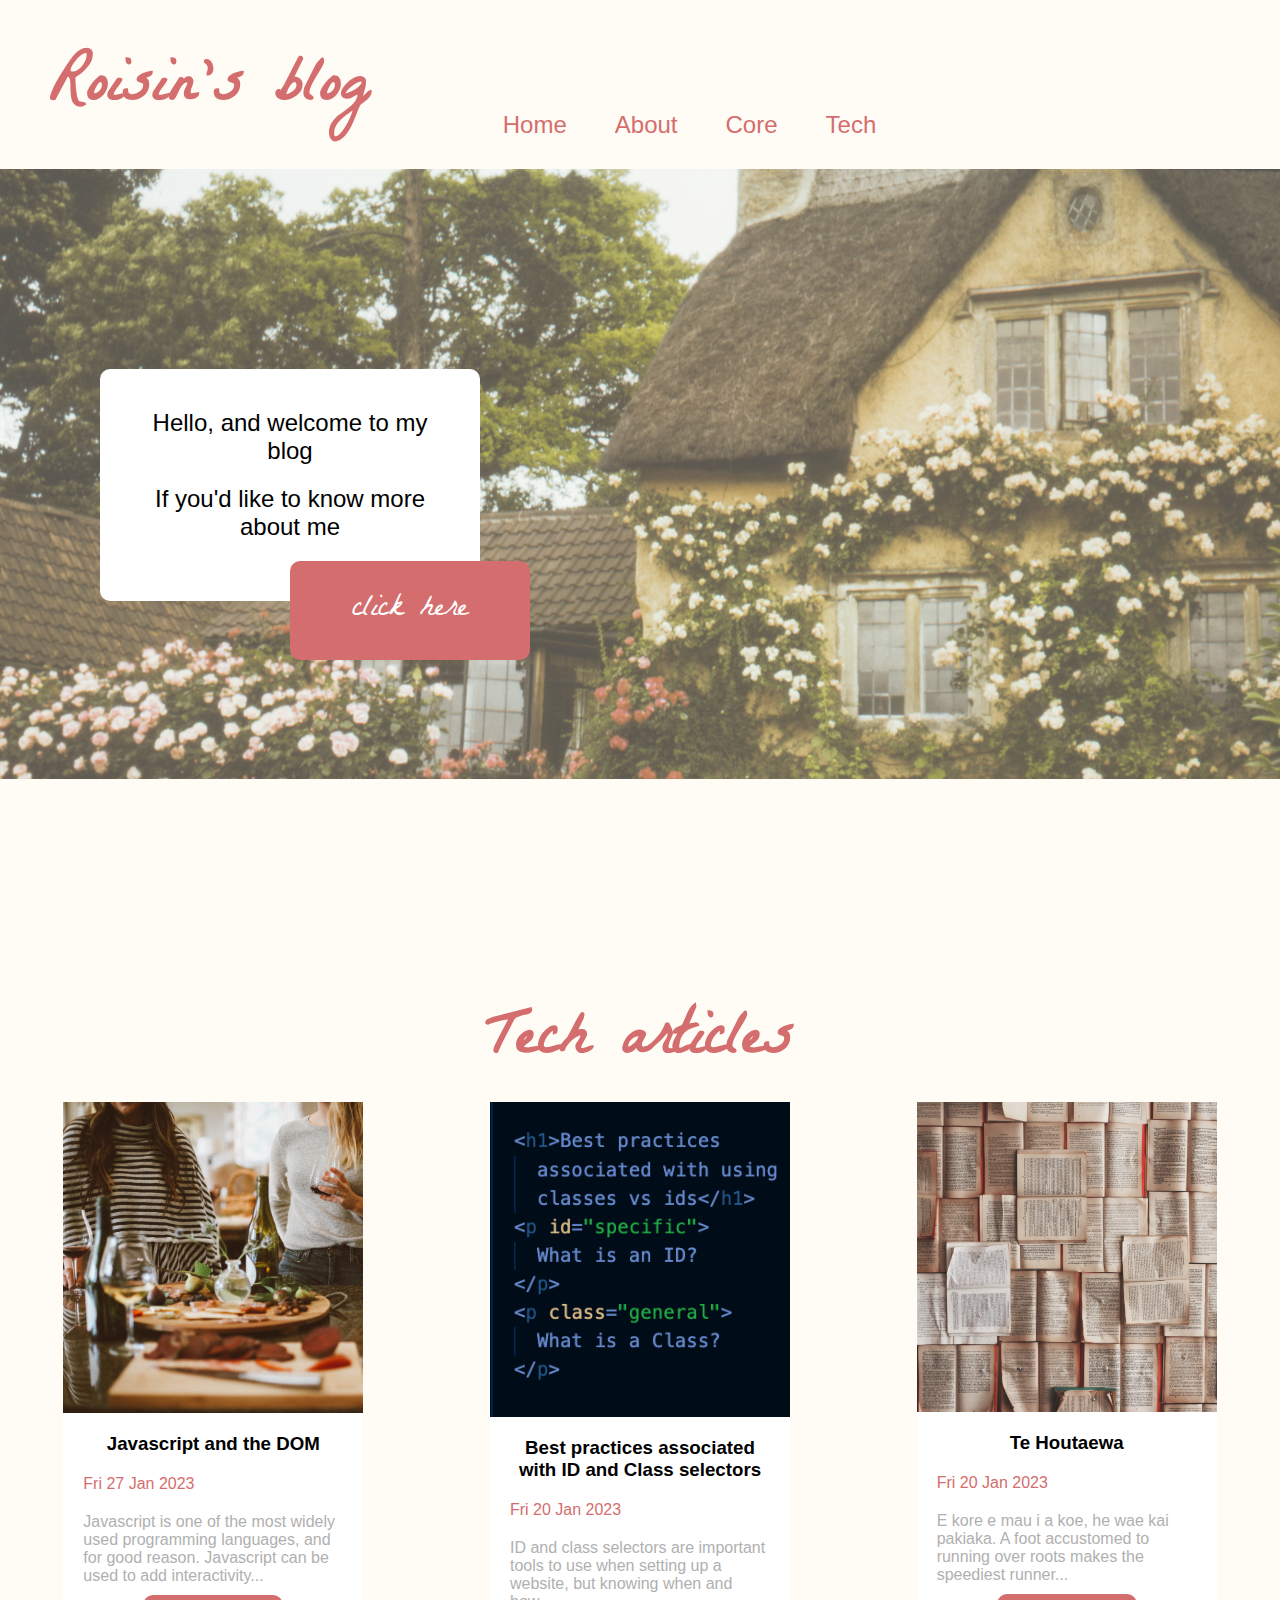
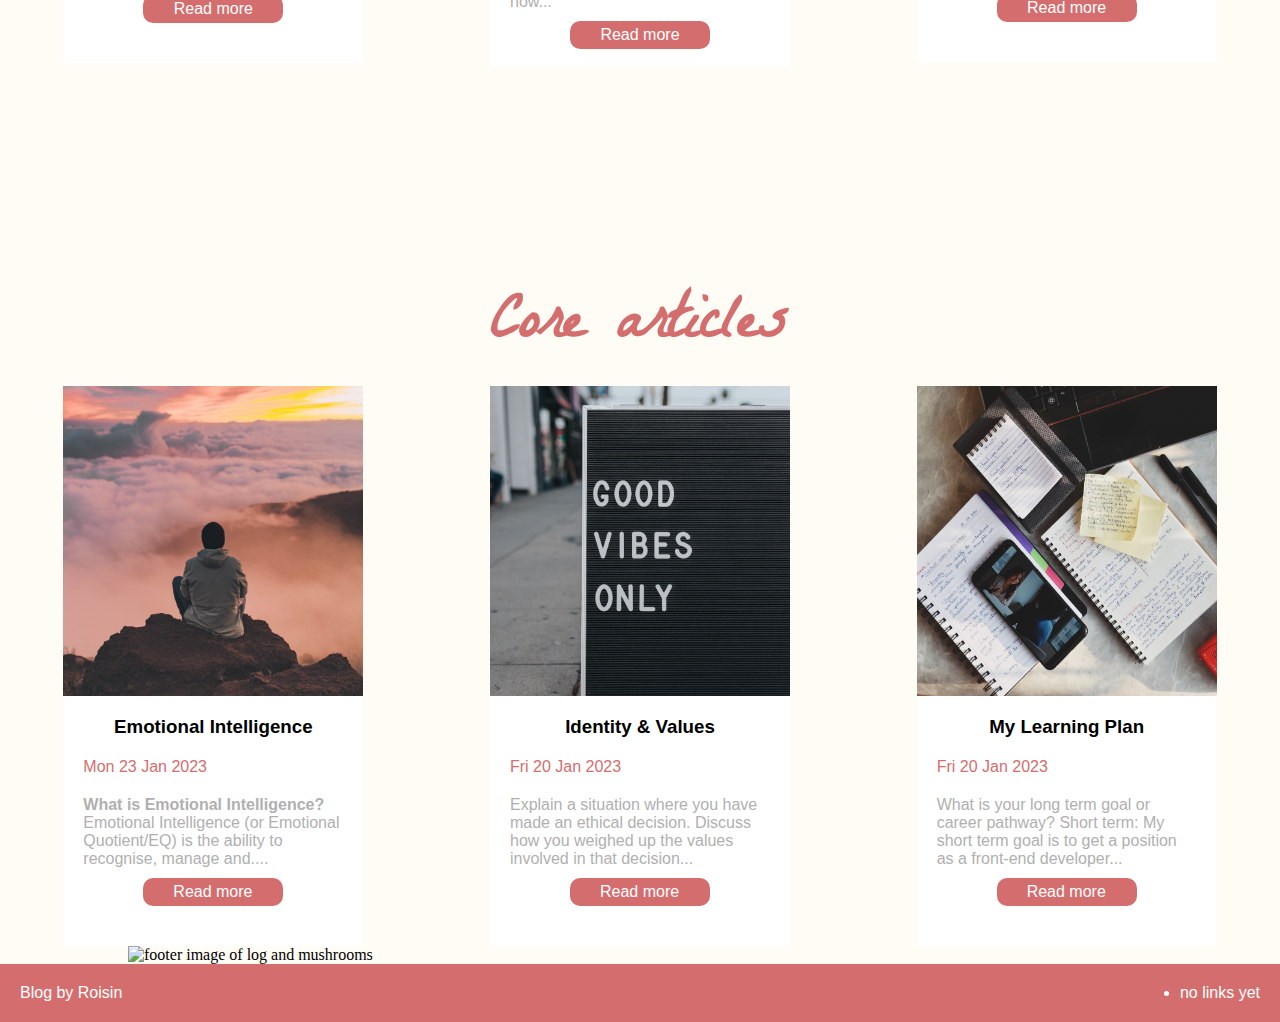
==== index.html @ 32345508 "add links to about-me.html  on homepage" ====
<!DOCTYPE html>
<html lang="en">
<head>
  <meta charset="UTF-8">
  <meta http-equiv="X-UA-Compatible" content="IE=edge">
  <meta name="viewport" content="width=device-width, initial-scale=1.0">
  <link rel="stylesheet" href="styles/main.css" type="text/css"> 

  <title>Roisin Yates' Blog</title>
</head>
<body>
  <header id="header">
    <h1 id="blog-title">Roisin's blog</h1>
    <nav id="nav-bar">
      <ul id="nav-links">
        <li><a href="./index.html">Home</a></li>
        <li><a href="./blog/about-me.html">About</a></li>
        <li><a href="#core-article-section">Core</a></li>
        <li><a href="#tech-article-section">Tech</a></li>
      </ul>
    </nav>
    <img src="img/shutterstock_1719555385.png" alt="" width="250px" id="mushroom-1">
  </header>

  <div id="hero-section">
    <img src="img/cottage.jpg" alt="" id="hero-image" width="100%">
    <div id="welcome">
      <p>Hello, and welcome to my blog</p>
      <p>If you'd like to know more about me</p>
      <a href="./blog/about-me.html">click here</a>

    </div>
  </div>

  <div id="tech-article-section" >
<h2 class="article-header">Tech articles</h2>
  </div>

  <div id="tech-articles">

    <a href="./blog/javascript-dom.html" class="no-style-link">
      <div class="article" id="tech-article-3">
        <img src="./img/kelsey-chance-ZrhtQyGFG6s-unsplash.jpg" alt="Two ladies at a dinner party holding glasses of wine">
        <div class="description">
        <h3>Javascript and the DOM</h3>
        <p class="date-time">Fri 27 Jan 2023</p>
        <p class="gray">Javascript is one of the most widely used programming languages, and for good reason. Javascript can be used to add interactivity...</p>
        <p class="read-more">Read more</p>
      </div>
      </div>
    </a>
    

  <a href="./blog/html-css.html" class="no-style-link">
  <div class="article" id="tech-article-2">
    <img src="./img/html-css.css-article.png" alt="html code that reads `best practices associated with using classes vs ids`">
    <div class="description">
    <h3>Best practices associated with ID and Class selectors</h3>
    <p class="date-time">Fri 20 Jan 2023</p>
    <p class="gray">ID and class selectors are important tools to use when setting up a website, but knowing when and how...</p>
    <p class="read-more">Read more</p>
  </div>
  </div>
</a>

<a href="blog/te-houtaewa-template.html" class="no-style-link">
  <div class="article" id="tech-article-1">
    <div class="image-reserve">
      <img src="img/patrick-tomasso-Oaqk7qqNh_c-unsplash.jpg" alt="">
    </div>
    <div class="description">
      <h3>Te Houtaewa</h3>
        <p class="date-time">Fri 20 Jan 2023</p>
        <p class="gray">E kore e mau i a koe, he wae kai pakiaka. A foot accustomed to running over roots makes the speediest runner...</p>
        <p class="read-more">Read more</p>
      </div>
  </div>
</a>
  
  
</div>
  <div id="core-article-section">
<h2 class="article-header">Core articles</h2>
<div id="core-articles">

  <a href="blog/emotional-intelligence.html" class="no-style-link">
    <div class="article" id="core-article-3">
      <div class="image-reserve">
        <img src="img/ian-stauffer-uftqFbfWGFY-unsplash.jpg" alt="">
      </div>
      <div class="description">
        <h3>Emotional Intelligence</h3>
          <p class="date-time">Mon 23 Jan 2023</p>
          <p class="gray"> <span class="bold"> What is Emotional Intelligence?</span>
            Emotional Intelligence (or Emotional Quotient/EQ) is the ability to recognise, 
              manage and.... </p>
          <p class="read-more">Read more</p>
        </div>
    </div>
  </a>

  <a href="blog/identity-values.html" class="no-style-link">
  <div class="article" id="core-article-1">
    <div class="image-reserve">
      <img src="img/mark-adriane-muS2RraYRuQ-unsplash.jpg" alt="">
    </div>
    <div class="description">
      <h3>Identity & Values</h3>
        <p class="date-time">Fri 20 Jan 2023</p>
        <p class="gray">Explain a situation where you have made an ethical decision. Discuss how you weighed up the values involved in that decision...</p>
        <p class="read-more">Read more</p>
      </div>
  </div>
</a>

<a href="blog/learning-plan.html" class="no-style-link">
  <div class="article" id="core-article-2">
    <div class="image-reserve">
      <img src="img/hrushikesh-chavan-_cgcOEWKSKM-unsplash.jpg" alt="Study notes on a desk">
    </div>
    <div class="description">
      <h3>My Learning Plan</h3>
        <p class="date-time">Fri 20 Jan 2023</p>
        <p class="gray">What is your long term goal or career pathway? Short term: My short term goal is to get a position as a front-end developer...</p>
        <p class="read-more">Read more</p>
      </div>
  </div>
</a>


  </div>
</div>
</div>
<footer>
  <div id="footer-image-div">
  <img src="img/shutterstock_2139524045.png" alt="footer image of log and mushrooms" width="80%" id="footer-image">
</div>
  <div id="footer-bar">
    <p>Blog by Roisin</p>
    <ul>
      <li>no links yet</li>
      </ul>
  </div>
</footer>
</body>



</html>
---- styles/main.css ----
@import url('https://fonts.googleapis.com/css2?family=La+Belle+Aurore&family=Water+Brush&display=swap');

* {
  margin:0px;
  padding:0px;
}

body {
  background-color: #fffbf5;
}

header {
  background-color: #fffbf5;
  font-family: 'La Belle Aurore', cursive;
  color: #d46e6e;
  padding-top:30px;
  display:inline-flex;
  flex-direction:row;
  width:100%;
  justify-content:space-between;
  padding-bottom:20px;
}


#blog-title {
  font-size:4rem;
  margin-left: 50px;
  margin-bottom:0px;
  margin-top:auto;
}


#nav-bar {
  background-color:#fffbf5;
  align-self:flex-end;
}

#nav-links li {
  display:inline-flex;
  font-size:1.5rem;
  font-family:sans-serif;
  font-weight:200;
  margin-left:10px;
  margin-right:10px;
  text-align:center;
}

#nav-links a {
  color:#d46e6e;
  text-decoration:none;
  padding:10px;
}

#nav-links a:hover {
  color:white;
  background-color: #d46e6e;
  padding: 10px;
  border-radius:10px;
}

#nav-bar li {
  list-style: none;
}

#mushroom-1 {
  margin-right: 20px;
}
 /* This section is for the hero image */
 #hero-section {
  position:relative;
 }
 #hero-image {
  opacity:70%;
 }

 #welcome {
  position:absolute;
  background-color: white;
  top: 200px;
  padding:40px;
  left:100px;
  max-width:300px;
  text-align:center;
  font-size:1.5rem;
  border-radius:10px;
 
 }

 #welcome p {
  font-family:sans-serif;
  margin-bottom: 20px;
  font-weight:200;
 }

 #welcome a {
  background-color:#d46e6e;
  position:absolute;
  width:200px;
  text-align:center;
  padding:20px;
  color:white;
  font-family: 'La Belle Aurore', cursive;
  text-decoration: none;
  border-radius:10px;
  font-size:2rem;
 }

/* This section is for the articles */

.header-image img{
  width:100%;
}
.article-header {
  font-size:4rem;
  font-family: 'La Belle Aurore', cursive;
  color: #d46e6e;
  width:100%;
  text-align:center;
  margin-top:200px;
}


#core-articles,
#tech-articles {
  display:inline-flex;
  flex-direction:row;
  justify-content:space-around;
  width:100%;
  flex-wrap:wrap;

}

#core-articles h3,
#tech-articles h3 {
  font-family:sans-serif;
  text-align:center;
  margin-bottom:20px;
  color:black;
}

#core-articles p {
  text-align:left;
  font-family:sans-serif;
}
.article {
 display:flex;
 flex-direction:column;
 width:300px;
 font-family:sans-serif;
}
.date-time {
  color:#d46e6e;
  margin-bottom:20px;
}
.description {
  background-color:white;
  padding:20px;
  height:210px;
  font-family:sans-serif;
}

.gray {
  color:rgb(176, 176, 176);
}

.read-more {
  color:white;
  background-color:#d46e6e;
  width:80px;
  margin-top:10px;
  padding:5px;
  padding-left:30px;
  padding-right:30px;
  border-radius:10px;
  text-align:center;
  justify-self:center;
}

.read-more:hover {
  color:#d46e6e;
  background-color:white;
}

.no-style-link {
  text-decoration: none;
}

.image-reserve {
  width:300px;
  background-color:#d46e6e;
  color:white;
  margin-left:auto;
  margin-right:auto;
  height:310px;
}
.image-reserve p {
  font-size:3rem;
}

.image-reserve img {
  height:310px;
  width:300px;
}

footer {
  display:flex;
  flex-direction:column;
}
#footer-image-div {
  display:flex;
  justify-content:center;
}

#footer-bar {
  background-color:#d46e6e;
  color:white;
  display:inline-flex;
  justify-content:space-between;
  padding: 20px;
  font-family:sans-serif;
  font-size:1rem;
}


/* The following code is for the Class and ID article */
.article-body {
  font-family:sans-serif;
  background-color:white;
}

.article-info {
  max-width:900px;
  min-width:100px;
  margin-left:auto;
  margin-right:auto;
}
.header-image {
  background-color:white;
}
body {
  margin-left:auto;
  margin-right:auto;
}

.article-body h2 {
  margin-top: 0px;
  margin-bottom:100px;
  font-size:3rem;
  text-align:center;
  max-width:900px;
  min-width:100px;
  margin-left:auto;
  margin-right:auto;
}
.article-body p,
.article-body h3
.article-body li,
.article-body ol {
text-align:left;
line-height:1.3;
max-width:900px;
margin-left:auto;
margin-right:auto;
}

.article-body h3 {
  font-size:2rem;
  max-width:900px;
  min-width:100px;
  margin-left:auto;
  margin-right:auto;
}


.article-body h3 {
  margin-bottom:20px;
  margin-top:40px;
}

.article-body p {
  margin-bottom:20px;
  margin-top:20px;
}
.bold {
  font-weight:800;
}

.emphasis-font {
  font-family: 'Water Brush';
}

/* the following is mushroom code */
#html-mushroom-code,
#html-mushroom-pair-code {
  display:flex;
  justify-content:center;
}
#mushroom-hat, 
#mushroom-hat-2, 
#mushroom-hat-3 {
  width: 100px;
  height:100px;
  border-top-left-radius: 100%;
  border-top-right-radius: 100%;
  border-bottom-left-radius: 10px;
  border-bottom-right-radius:10px;
  margin-left:auto;
  margin-right:auto;
}

.red {
  background-color:red;
}

.pink {
  background-color:pink
}

.blue {
  background-color:blue;
}

#mushroom-base, 
#mushroom-base-2, 
#mushroom-base-3 {
  background-color:bisque;
  width:50px;
  height:30px;
  margin-left:auto;
  margin-right:auto;
  border-bottom-left-radius: 10px;
  border-bottom-right-radius: 10px;
}
#html-mushroom-code img,
#html-mushroom-pair-code img{
 width: 300px;
 margin-top:50px;
}

#html-mushroom-2, #html-mushroom-3 {
  display:flex;
  flex-direction:column;
}

#mushroom-pair {
  display:flex;
  justify-content:space-evenly;
  margin-bottom:50px;
  margin-top:50px;
}

#mushroom-pair-html {
  margin-right:5px;
}

#mushroom-pair-css {
  margin-right:5px;
}

/* The following is for the summary tables */
#summary {
  display:flex;
  justify-content:space-around;
}

#id-table,
#class-table {
  background-color:aliceblue;
  padding:30px;
  max-width:300px;
  min-width:150px;
  margin-top:50px;  
  margin-bottom:50px;
}

#id-table li,
#class-table li {
  margin-top:10px;
  margin-bottom:10px;
}



/* The following is for the learning-plan.html */
.paragraph-with-image {
  display:flex;
  justify-content:center;
  min-width:150px;
}

#mantras {
  min-width:150px;
  margin:10px 10px;
}

@media (min-width: 1400px) {
  #welcome {
    top:300px;
  }
}

/* The following is for the te-houtaewa-template.html */
#te-houtaewa-heading {
  font-size:3rem;
  width:900px;
  margin-left:auto;
  margin-right:auto;
  text-align:center;
}

#te-houtaewa-subheading {
  font-size:2rem;
}


/* The following was added for emotional-intelligance  */

.table-section {
  max-width:900px;
  display:flex;
  justify-content:space-around;
  margin-left:auto;
  margin-right:auto;
}
.table {
  background-color:aliceblue;
  padding:20px;
  max-width:300px;
  min-width:150px;
  margin-top:50px;  
  margin-bottom:50px;
  flex-direction:column;
  justify-content: space-around;
  border-top-right-radius: 10px;
  border-bottom-left-radius: 10px;
}

.table ul {
  padding-left:20px;
  padding-right:20px;
}

.article-list {
  max-width:800px;
  margin-left:auto;
  margin-right:auto;
  padding-left:20px;
  padding-right:20px;
}

.article-list li {
  margin-bottom:10px;
}

code {
  background-color:lightgray;
}

.image-div {
display:flex;
justify-content:center;
}
/* This section is for the media queries */
@media (max-width:1000px) {

  body {
    width:100%;
  }

  .article-body h2,
  .article-body h3,
  .article-body p,
  .article-body ol {
    width:90%;
    padding-left:10px;
    padding-right:10px;
  }

  .article-body ol {
    padding-left:30px;
  }
}

@media (max-width: 800px) {

header {
  flex-direction:column;
}
#blog-title {
  text-align:center;
  margin-left:0px;
}

#mushroom-1 {
  margin-left:auto;
  margin-right:auto;
}

#hero-section {
  margin-bottom:0px;
  position:static;
}
#welcome {
position:static;
margin-left:auto;
margin-right:auto;
}

#welcome a {
  position:static;
}
#nav-bar{
  width:100%;
  text-align:center;
}

.article {
  margin-bottom: 50px;
}
#welcome a {
  padding:5px 10px 5px 10px;
}

#html-mushroom-pair-code {
  flex-direction:column;
}

#single-mushroom-code {
  display:flex;
  flex-direction:column;
}
#mushroom-pair-html,
#mushroom-pair-css {
  margin-left:auto;
  margin-right:auto;
}
#summary {
  flex-direction:column;
}

#id-table,
#class-table {
  margin-left:auto;
  margin-right:auto;
}

#te-houtaewa-heading {
  width:70%;
}

.table-section {
  flex-direction:column;
  width:90%;
}

.table {
  margin-left:auto;
  margin-right:auto;
}
.article-list {
  padding-left:40px;
  padding-right:40px;
}


}



@media (max-width: 400px) {
  
  body {
    width:100%;
  }

  .article-body {
    width:100%;
  }
  
  #welcome {
    font-size:1rem;
  }

  #welcome a {
    font-size: 1rem;
    padding:5px 10px 5px 10px;
  }


}
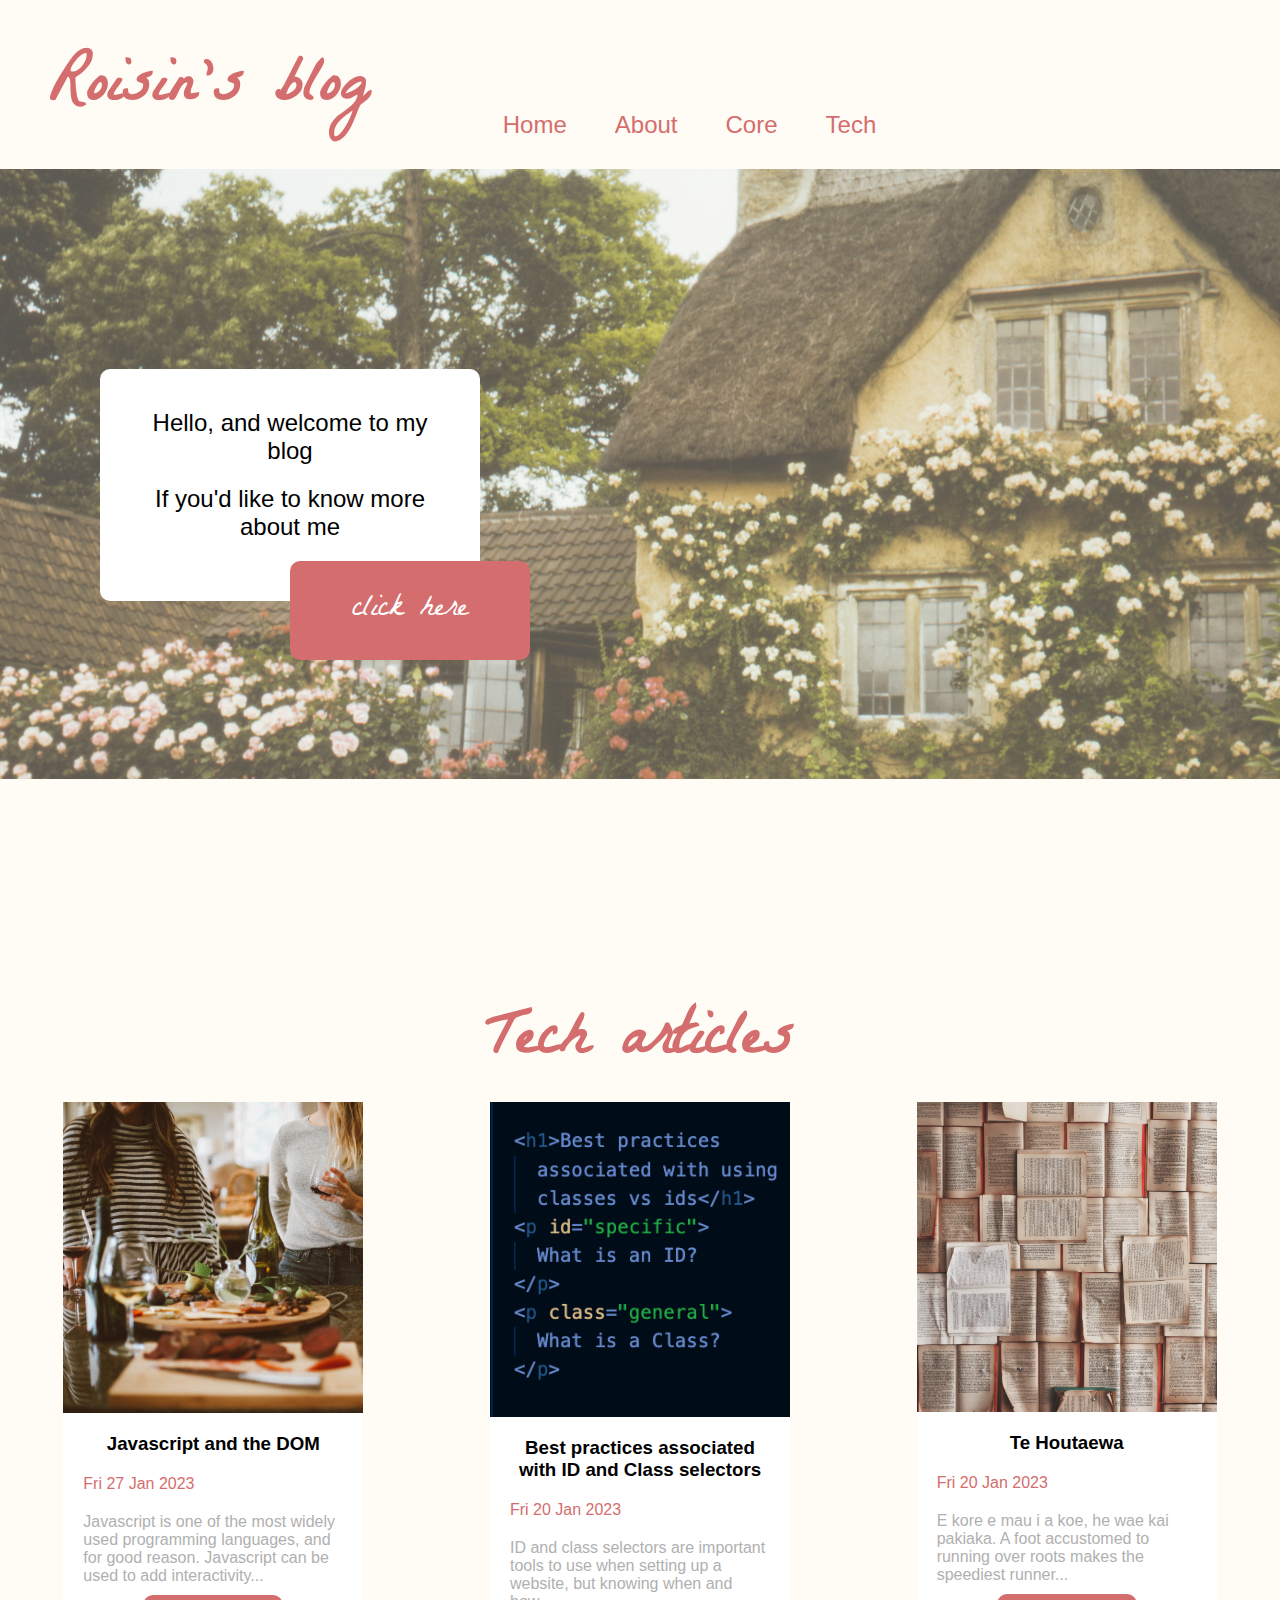
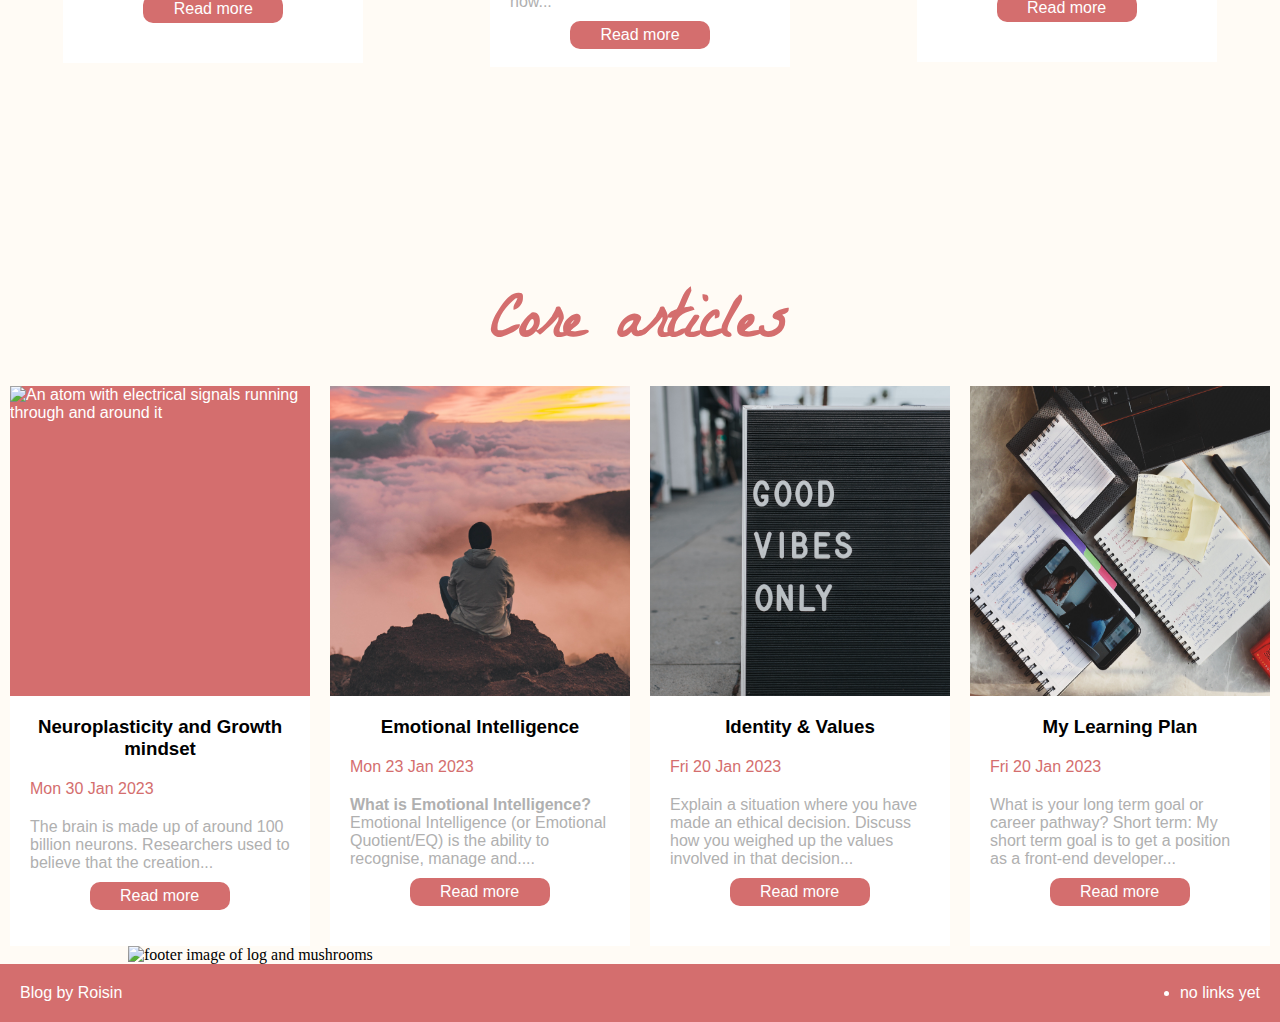
==== commit 2922569d: "add link to neuroplasticity.html on homepage" ====
--- a/index.html
+++ b/index.html
@@ -83,6 +83,20 @@
 <h2 class="article-header">Core articles</h2>
 <div id="core-articles">
 
+  <a href="blog/neuroplasticity.html" class="no-style-link">
+    <div class="article" id="core-article-4">
+      <div class="image-reserve">
+        <img src="img/hal-gatewood-OgvqXGL7XO4-unsplash.jpg" alt="An atom with electrical signals running through and around it">
+      </div>
+      <div class="description">
+        <h3>Neuroplasticity and Growth mindset</h3>
+          <p class="date-time">Mon 30 Jan 2023</p>
+          <p class="gray">The brain is made up of around 100 billion neurons. Researchers used to believe that the creation...</p>
+          <p class="read-more">Read more</p>
+        </div>
+    </div>
+  </a>
+
   <a href="blog/emotional-intelligence.html" class="no-style-link">
     <div class="article" id="core-article-3">
       <div class="image-reserve">
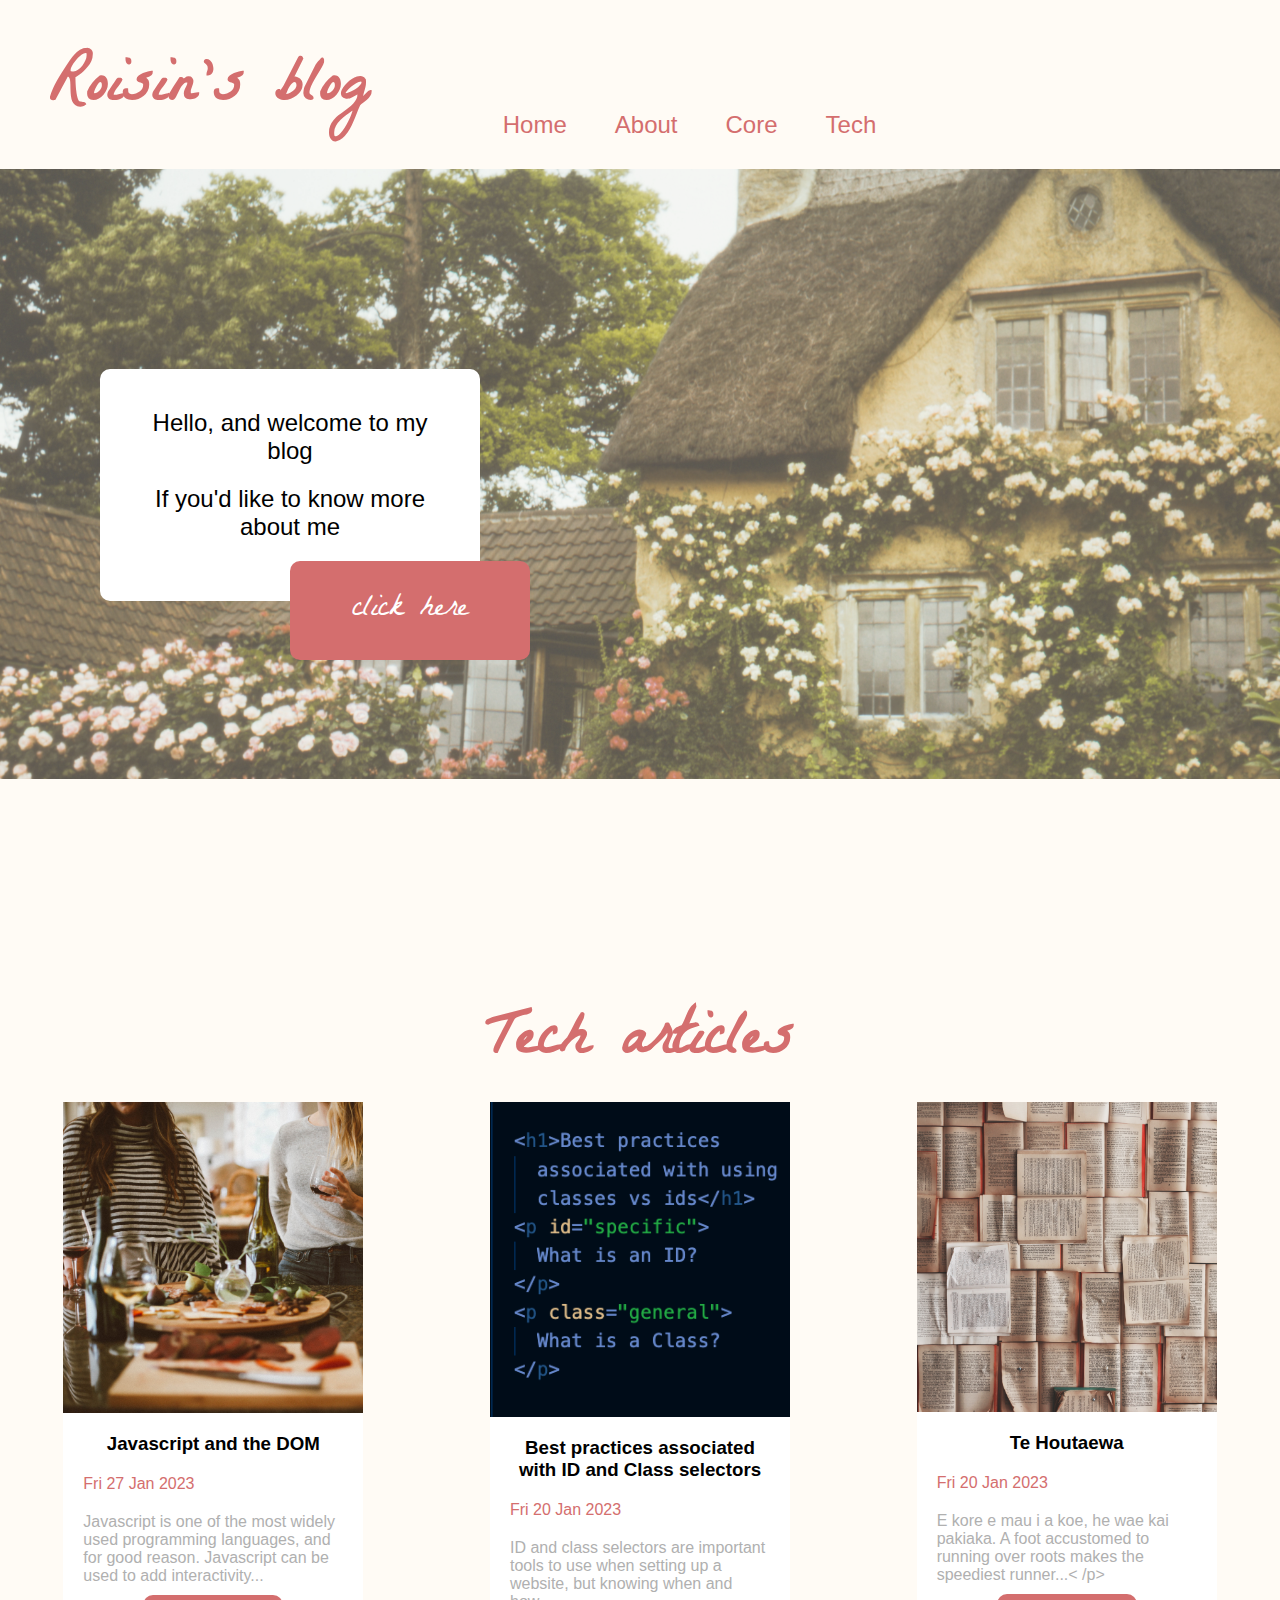
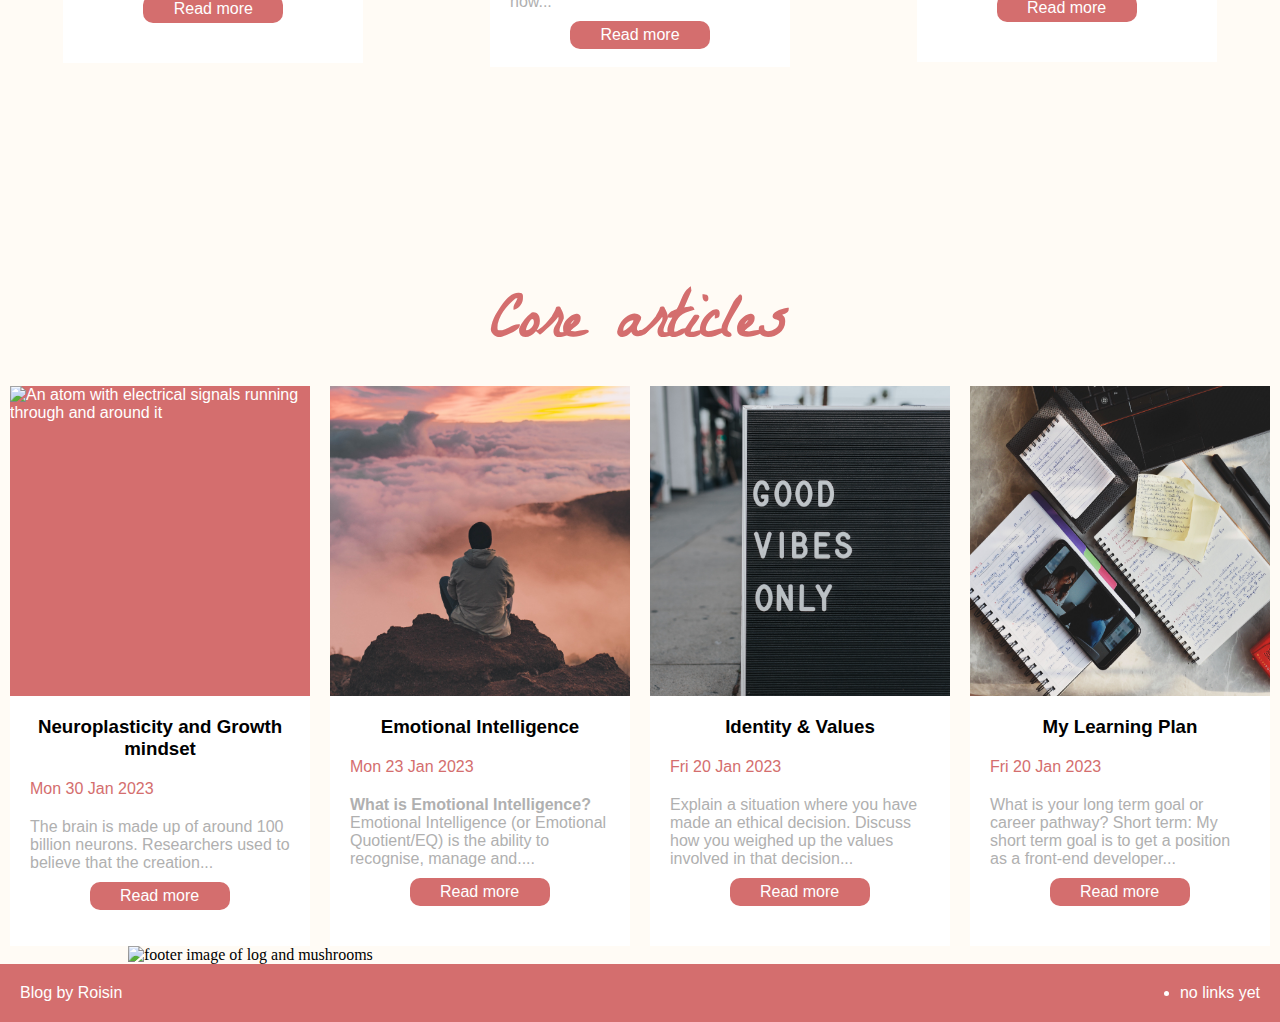
==== commit dc5ae4c8: "format code in index.html to convention" ====
--- a/index.html
+++ b/index.html
@@ -23,141 +23,186 @@
   </header>
 
   <div id="hero-section">
-    <img src="img/cottage.jpg" alt="" id="hero-image" width="100%">
+    <img src="img/cottage.jpg" alt="A cottate with pink and white flowers growing up the walls" id="hero-image" width="100%">
     <div id="welcome">
-      <p>Hello, and welcome to my blog</p>
-      <p>If you'd like to know more about me</p>
+      <p>
+        Hello, and welcome to my blog
+      </p>
+      <p>
+        If you'd like to know more about me
+      </p>
       <a href="./blog/about-me.html">click here</a>
-
     </div>
   </div>
 
   <div id="tech-article-section" >
-<h2 class="article-header">Tech articles</h2>
+    <h2 class="article-header">Tech articles</h2>
   </div>
 
   <div id="tech-articles">
-
     <a href="./blog/javascript-dom.html" class="no-style-link">
       <div class="article" id="tech-article-3">
         <img src="./img/kelsey-chance-ZrhtQyGFG6s-unsplash.jpg" alt="Two ladies at a dinner party holding glasses of wine">
         <div class="description">
-        <h3>Javascript and the DOM</h3>
-        <p class="date-time">Fri 27 Jan 2023</p>
-        <p class="gray">Javascript is one of the most widely used programming languages, and for good reason. Javascript can be used to add interactivity...</p>
-        <p class="read-more">Read more</p>
-      </div>
+          <h3>Javascript and the DOM</h3>
+          <p class="date-time">
+            Fri 27 Jan 2023
+          </p>
+          <p class="gray">
+            Javascript is one of the most widely used programming languages, and for good reason. Javascript can be used to add
+             interactivity...
+            </p>
+          <p class="read-more">
+            Read more
+          </p>
+        </div>
       </div>
     </a>
     
 
-  <a href="./blog/html-css.html" class="no-style-link">
-  <div class="article" id="tech-article-2">
-    <img src="./img/html-css.css-article.png" alt="html code that reads `best practices associated with using classes vs ids`">
-    <div class="description">
-    <h3>Best practices associated with ID and Class selectors</h3>
-    <p class="date-time">Fri 20 Jan 2023</p>
-    <p class="gray">ID and class selectors are important tools to use when setting up a website, but knowing when and how...</p>
-    <p class="read-more">Read more</p>
-  </div>
-  </div>
-</a>
-
-<a href="blog/te-houtaewa-template.html" class="no-style-link">
-  <div class="article" id="tech-article-1">
-    <div class="image-reserve">
-      <img src="img/patrick-tomasso-Oaqk7qqNh_c-unsplash.jpg" alt="">
-    </div>
-    <div class="description">
-      <h3>Te Houtaewa</h3>
-        <p class="date-time">Fri 20 Jan 2023</p>
-        <p class="gray">E kore e mau i a koe, he wae kai pakiaka. A foot accustomed to running over roots makes the speediest runner...</p>
-        <p class="read-more">Read more</p>
+    <a href="./blog/html-css.html" class="no-style-link">
+      <div class="article" id="tech-article-2">
+        <img src="./img/html-css.css-article.png" alt="html code that reads `best practices associated with using classes vs ids`">
+        <div class="description">
+          <h3>Best practices associated with ID and Class selectors</h3>
+          <p class="date-time">
+            Fri 20 Jan 2023
+          </p>
+          <p class="gray">
+            ID and class selectors are important tools to use when setting up a website, but knowing when and how...
+          </p>
+          <p class="read-more">
+            Read more
+          </p>
+        </div>
       </div>
-  </div>
-</a>
+    </a>
+
+    <a href="blog/te-houtaewa-template.html" class="no-style-link">
+      <div class="article" id="tech-article-1">
+        <div class="image-reserve">
+          <img src="img/patrick-tomasso-Oaqk7qqNh_c-unsplash.jpg" alt="A pile of pages from a book">
+        </div>
+        <div class="description">
+          <h3>Te Houtaewa</h3>
+            <p class="date-time">
+              Fri 20 Jan 2023
+            </p>
+            <p class="gray">
+              E kore e mau i a koe, he wae kai pakiaka. A foot accustomed to running over roots makes the speediest runner...<
+                /p>
+            <p class="read-more">
+              Read more
+            </p>
+          </div>
+      </div>
+    </a>
   
   
-</div>
+  </div>
   <div id="core-article-section">
-<h2 class="article-header">Core articles</h2>
-<div id="core-articles">
-
-  <a href="blog/neuroplasticity.html" class="no-style-link">
-    <div class="article" id="core-article-4">
-      <div class="image-reserve">
-        <img src="img/hal-gatewood-OgvqXGL7XO4-unsplash.jpg" alt="An atom with electrical signals running through and around it">
-      </div>
-      <div class="description">
-        <h3>Neuroplasticity and Growth mindset</h3>
-          <p class="date-time">Mon 30 Jan 2023</p>
-          <p class="gray">The brain is made up of around 100 billion neurons. Researchers used to believe that the creation...</p>
-          <p class="read-more">Read more</p>
-        </div>
-    </div>
-  </a>
-
-  <a href="blog/emotional-intelligence.html" class="no-style-link">
-    <div class="article" id="core-article-3">
-      <div class="image-reserve">
-        <img src="img/ian-stauffer-uftqFbfWGFY-unsplash.jpg" alt="">
-      </div>
-      <div class="description">
-        <h3>Emotional Intelligence</h3>
-          <p class="date-time">Mon 23 Jan 2023</p>
-          <p class="gray"> <span class="bold"> What is Emotional Intelligence?</span>
-            Emotional Intelligence (or Emotional Quotient/EQ) is the ability to recognise, 
-              manage and.... </p>
-          <p class="read-more">Read more</p>
-        </div>
-    </div>
-  </a>
-
-  <a href="blog/identity-values.html" class="no-style-link">
-  <div class="article" id="core-article-1">
-    <div class="image-reserve">
-      <img src="img/mark-adriane-muS2RraYRuQ-unsplash.jpg" alt="">
-    </div>
-    <div class="description">
-      <h3>Identity & Values</h3>
-        <p class="date-time">Fri 20 Jan 2023</p>
-        <p class="gray">Explain a situation where you have made an ethical decision. Discuss how you weighed up the values involved in that decision...</p>
-        <p class="read-more">Read more</p>
-      </div>
-  </div>
-</a>
-
-<a href="blog/learning-plan.html" class="no-style-link">
-  <div class="article" id="core-article-2">
-    <div class="image-reserve">
-      <img src="img/hrushikesh-chavan-_cgcOEWKSKM-unsplash.jpg" alt="Study notes on a desk">
-    </div>
-    <div class="description">
-      <h3>My Learning Plan</h3>
-        <p class="date-time">Fri 20 Jan 2023</p>
-        <p class="gray">What is your long term goal or career pathway? Short term: My short term goal is to get a position as a front-end developer...</p>
-        <p class="read-more">Read more</p>
-      </div>
-  </div>
-</a>
-
-
-  </div>
-</div>
-</div>
-<footer>
-  <div id="footer-image-div">
-  <img src="img/shutterstock_2139524045.png" alt="footer image of log and mushrooms" width="80%" id="footer-image">
-</div>
-  <div id="footer-bar">
-    <p>Blog by Roisin</p>
-    <ul>
-      <li>no links yet</li>
+    <h2 class="article-header">Core articles</h2>
+    <div id="core-articles">
+
+      <a href="blog/neuroplasticity.html" class="no-style-link">
+        <div class="article" id="core-article-4">
+          <div class="image-reserve">
+            <img src="img/hal-gatewood-OgvqXGL7XO4-unsplash.jpg" alt="An atom with electrical signals running through and around it">
+          </div>
+          <div class="description">
+            <h3>Neuroplasticity and Growth mindset</h3>
+              <p class="date-time">
+                Mon 30 Jan 2023
+              </p>
+              <p class="gray">
+                The brain is made up of around 100 billion neurons. Researchers used to believe that the creation...
+              </p>
+              <p class="read-more">
+                Read more
+              </p>
+            </div>
+        </div>
+      </a>
+
+      <a href="blog/emotional-intelligence.html" class="no-style-link">
+        <div class="article" id="core-article-3">
+          <div class="image-reserve">
+            <img src="img/ian-stauffer-uftqFbfWGFY-unsplash.jpg" alt="A man sitting on the top of a mountain looking at the sunset over clouds">
+          </div>
+          <div class="description">
+            <h3>Emotional Intelligence</h3>
+              <p class="date-time">
+                Mon 23 Jan 2023
+              </p>
+              <p class="gray">
+                <span class="bold">What is Emotional Intelligence?</span>
+                Emotional Intelligence (or Emotional Quotient/EQ) is the ability to recognise, manage and.... 
+              </p>
+              <p class="read-more">
+                Read more
+              </p>
+            </div>
+        </div>
+      </a>
+
+      <a href="blog/identity-values.html" class="no-style-link">
+        <div class="article" id="core-article-1">
+          <div class="image-reserve">
+            <img src="img/mark-adriane-muS2RraYRuQ-unsplash.jpg" alt="A shop sign outdoors that says 'good vibes only'">
+          </div>
+          <div class="description">
+            <h3>Identity & Values</h3>
+            <p class="date-time">
+              Fri 20 Jan 2023
+            </p>
+            <p class="gray">
+              Explain a situation where you have made an ethical decision. Discuss how you weighed up the values involved in that 
+              decision...
+            </p>
+            <p class="read-more">
+              Read more
+            </p>
+          </div>
+        </div>
+      </a>
+
+      <a href="blog/learning-plan.html" class="no-style-link">
+        <div class="article" id="core-article-2">
+          <div class="image-reserve">
+            <img src="img/hrushikesh-chavan-_cgcOEWKSKM-unsplash.jpg" alt="Study notes on a desk">
+          </div>
+          <div class="description">
+            <h3>My Learning Plan</h3>
+            <p class="date-time">
+              Fri 20 Jan 2023
+            </p>
+            <p class="gray">
+              What is your long term goal or career pathway? Short term: My short term goal is to get a position as a front-end 
+              developer...
+            </p>
+            <p class="read-more">
+              Read more
+            </p>
+          </div>
+        </div>
+      </a>
+
+    </div>
+  </div>
+
+  <footer>
+    <div id="footer-image-div">
+      <img src="img/shutterstock_2139524045.png" alt="footer image of log and mushrooms" width="80%" id="footer-image">
+    </div>
+    <div id="footer-bar">
+      <p>
+        Blog by Roisin
+      </p>
+      <ul>
+        <li>no links yet</li>
       </ul>
-  </div>
-</footer>
+    </div>
+  </footer>
+
 </body>
-
-
-
 </html>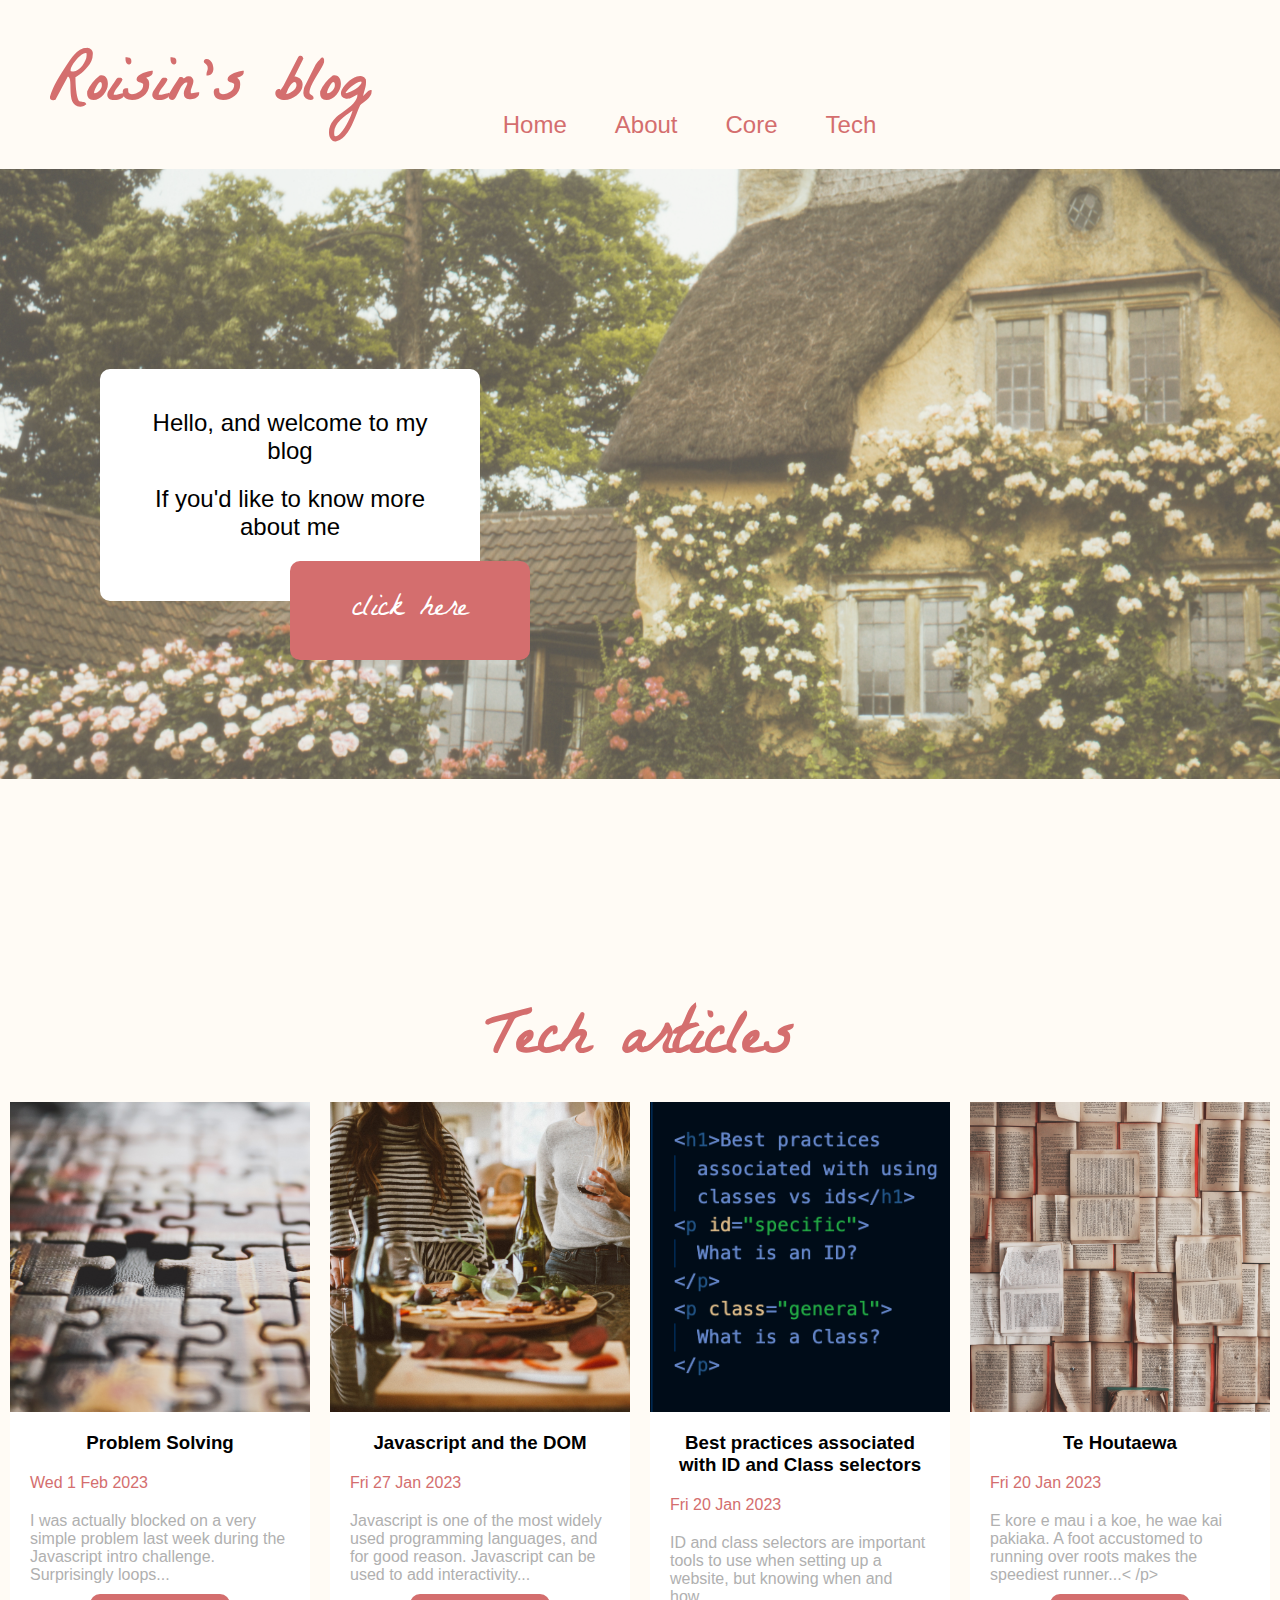
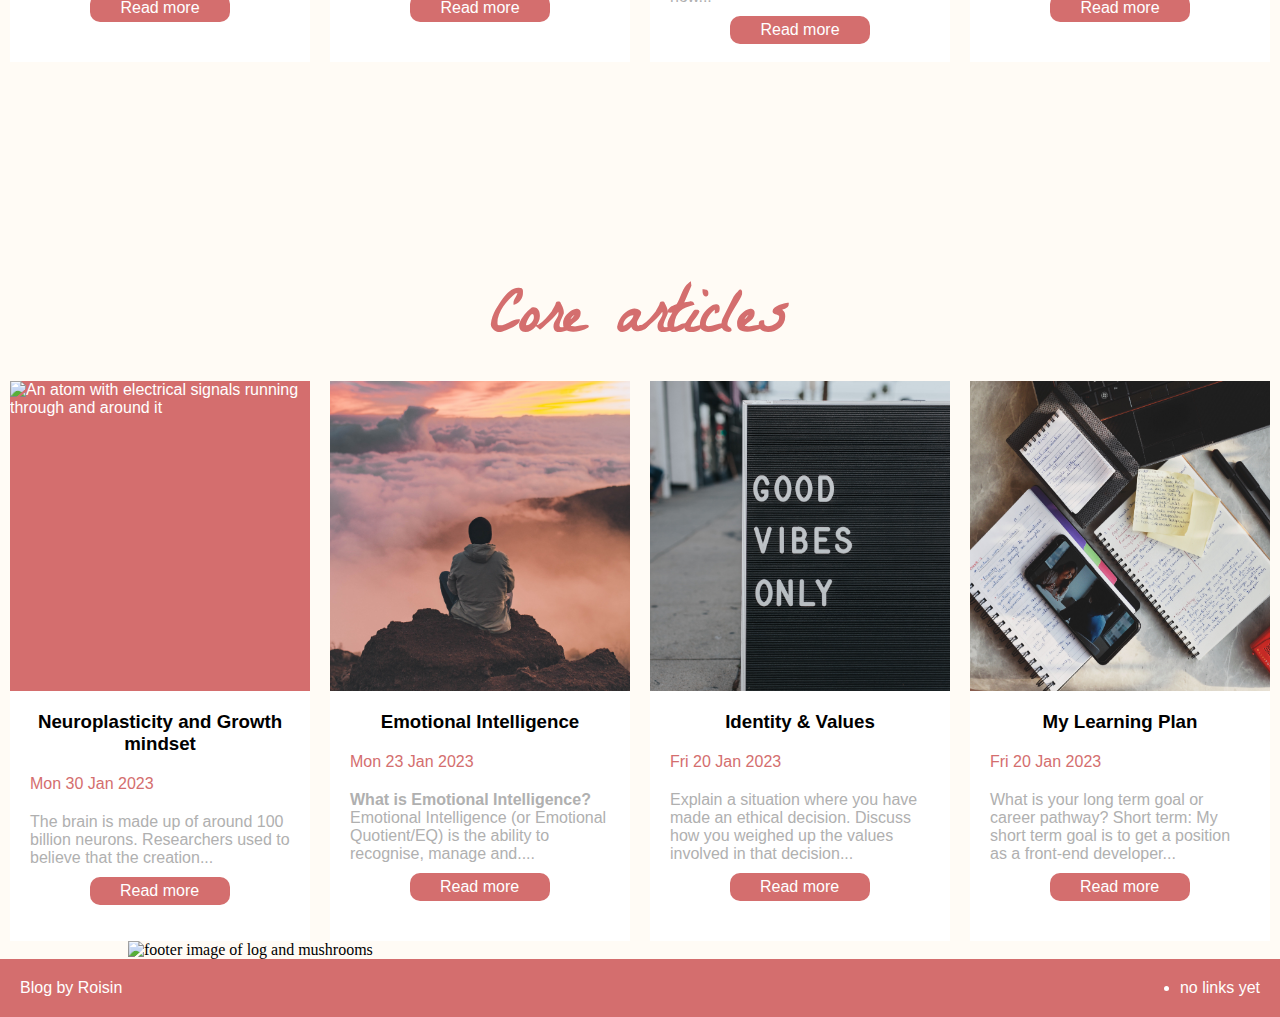
==== commit dc02fd2f: "add link to problem-solving.html on homepage" ====
--- a/index.html
+++ b/index.html
@@ -40,9 +40,33 @@
   </div>
 
   <div id="tech-articles">
+
+    <a href="./blog/problem-solving.html" class="no-style-link">
+      <div class="article" id="tech-article-4">
+        <div class="image-reserve">
+          <img src="./img/sigmund-B-x4VaIriRc-unsplash.jpg" alt="A puzzle with the last puzzle piece missing">
+        </div>
+        <div class="description">
+          <h3>Problem Solving</h3>
+          <p class="date-time">
+            Wed 1 Feb 2023
+          </p>
+          <p class="gray">
+            I was actually blocked on a very simple problem last week during the Javascript intro challenge. 
+            Surprisingly loops...
+            </p>
+          <p class="read-more">
+            Read more
+          </p>
+        </div>
+      </div>
+    </a>
+
     <a href="./blog/javascript-dom.html" class="no-style-link">
       <div class="article" id="tech-article-3">
-        <img src="./img/kelsey-chance-ZrhtQyGFG6s-unsplash.jpg" alt="Two ladies at a dinner party holding glasses of wine">
+        <div class="image-reserve">
+          <img src="./img/kelsey-chance-ZrhtQyGFG6s-unsplash.jpg" alt="Two ladies at a dinner party holding glasses of wine">
+        </div>
         <div class="description">
           <h3>Javascript and the DOM</h3>
           <p class="date-time">
@@ -62,7 +86,9 @@
 
     <a href="./blog/html-css.html" class="no-style-link">
       <div class="article" id="tech-article-2">
-        <img src="./img/html-css.css-article.png" alt="html code that reads `best practices associated with using classes vs ids`">
+        <div class="image-reserve">
+          <img src="./img/html-css.css-article.png" alt="html code that reads `best practices associated with using classes vs ids`">
+        </div>
         <div class="description">
           <h3>Best practices associated with ID and Class selectors</h3>
           <p class="date-time">
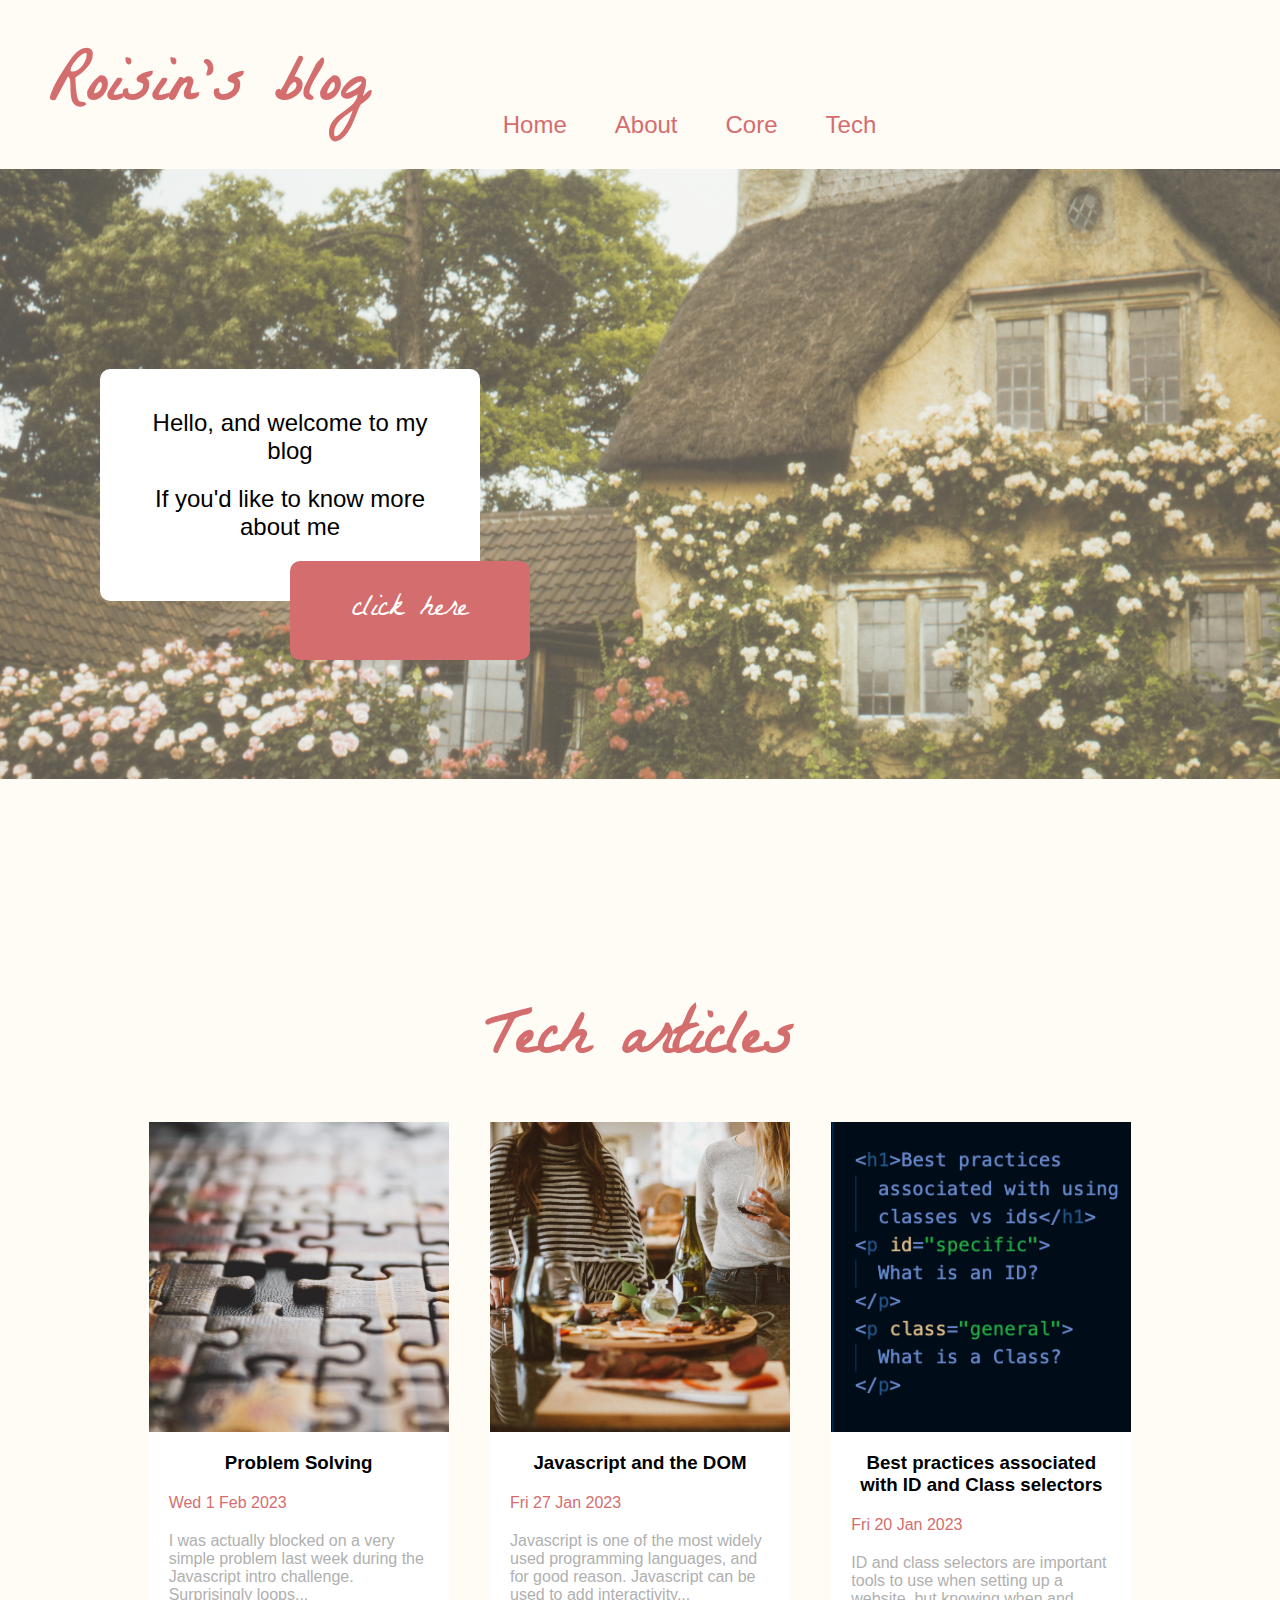
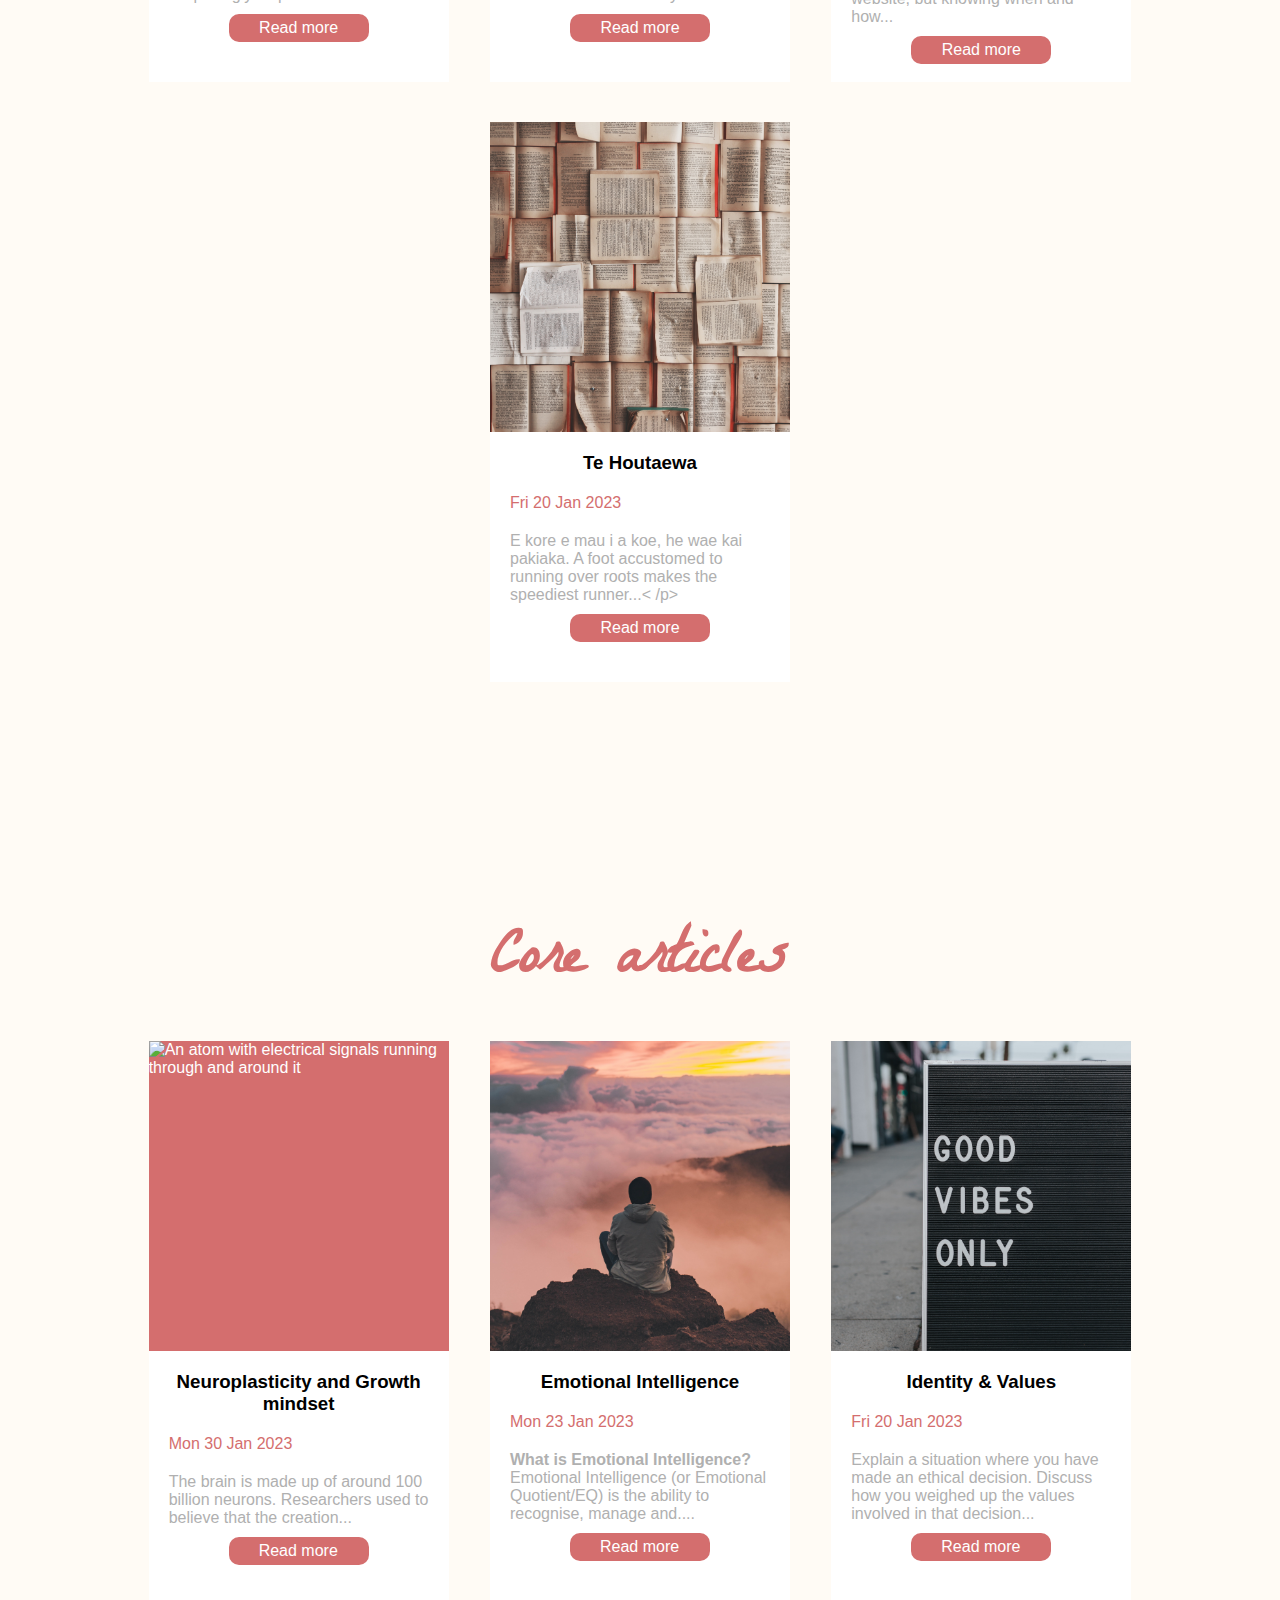
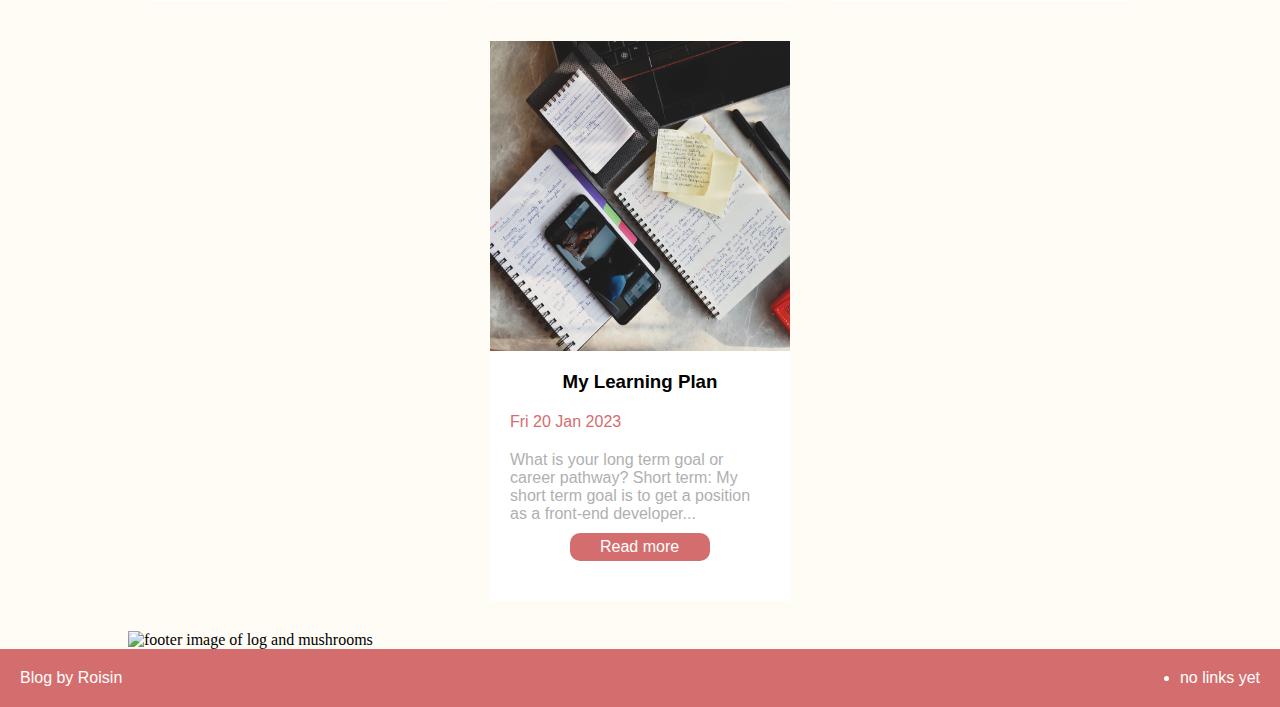
==== commit bc32027b: "align articles on homepage" ====
--- a/index.html
+++ b/index.html
@@ -35,6 +35,7 @@
     </div>
   </div>
 
+  <div id="article-section">
   <div id="tech-article-section" >
     <h2 class="article-header">Tech articles</h2>
   </div>
@@ -215,6 +216,7 @@
 
     </div>
   </div>
+</div>
 
   <footer>
     <div id="footer-image-div">
--- a/styles/main.css
+++ b/styles/main.css
@@ -119,7 +119,10 @@
   margin-top:200px;
 }
 
-
+#article-section {
+  width:80%;
+  margin:10px auto;
+}
 #core-articles,
 #tech-articles {
   display:inline-flex;
@@ -127,7 +130,6 @@
   justify-content:space-around;
   width:100%;
   flex-wrap:wrap;
-
 }
 
 #core-articles h3,
@@ -147,6 +149,7 @@
  flex-direction:column;
  width:300px;
  font-family:sans-serif;
+ margin:20px 10px;
 }
 .date-time {
   color:#d46e6e;
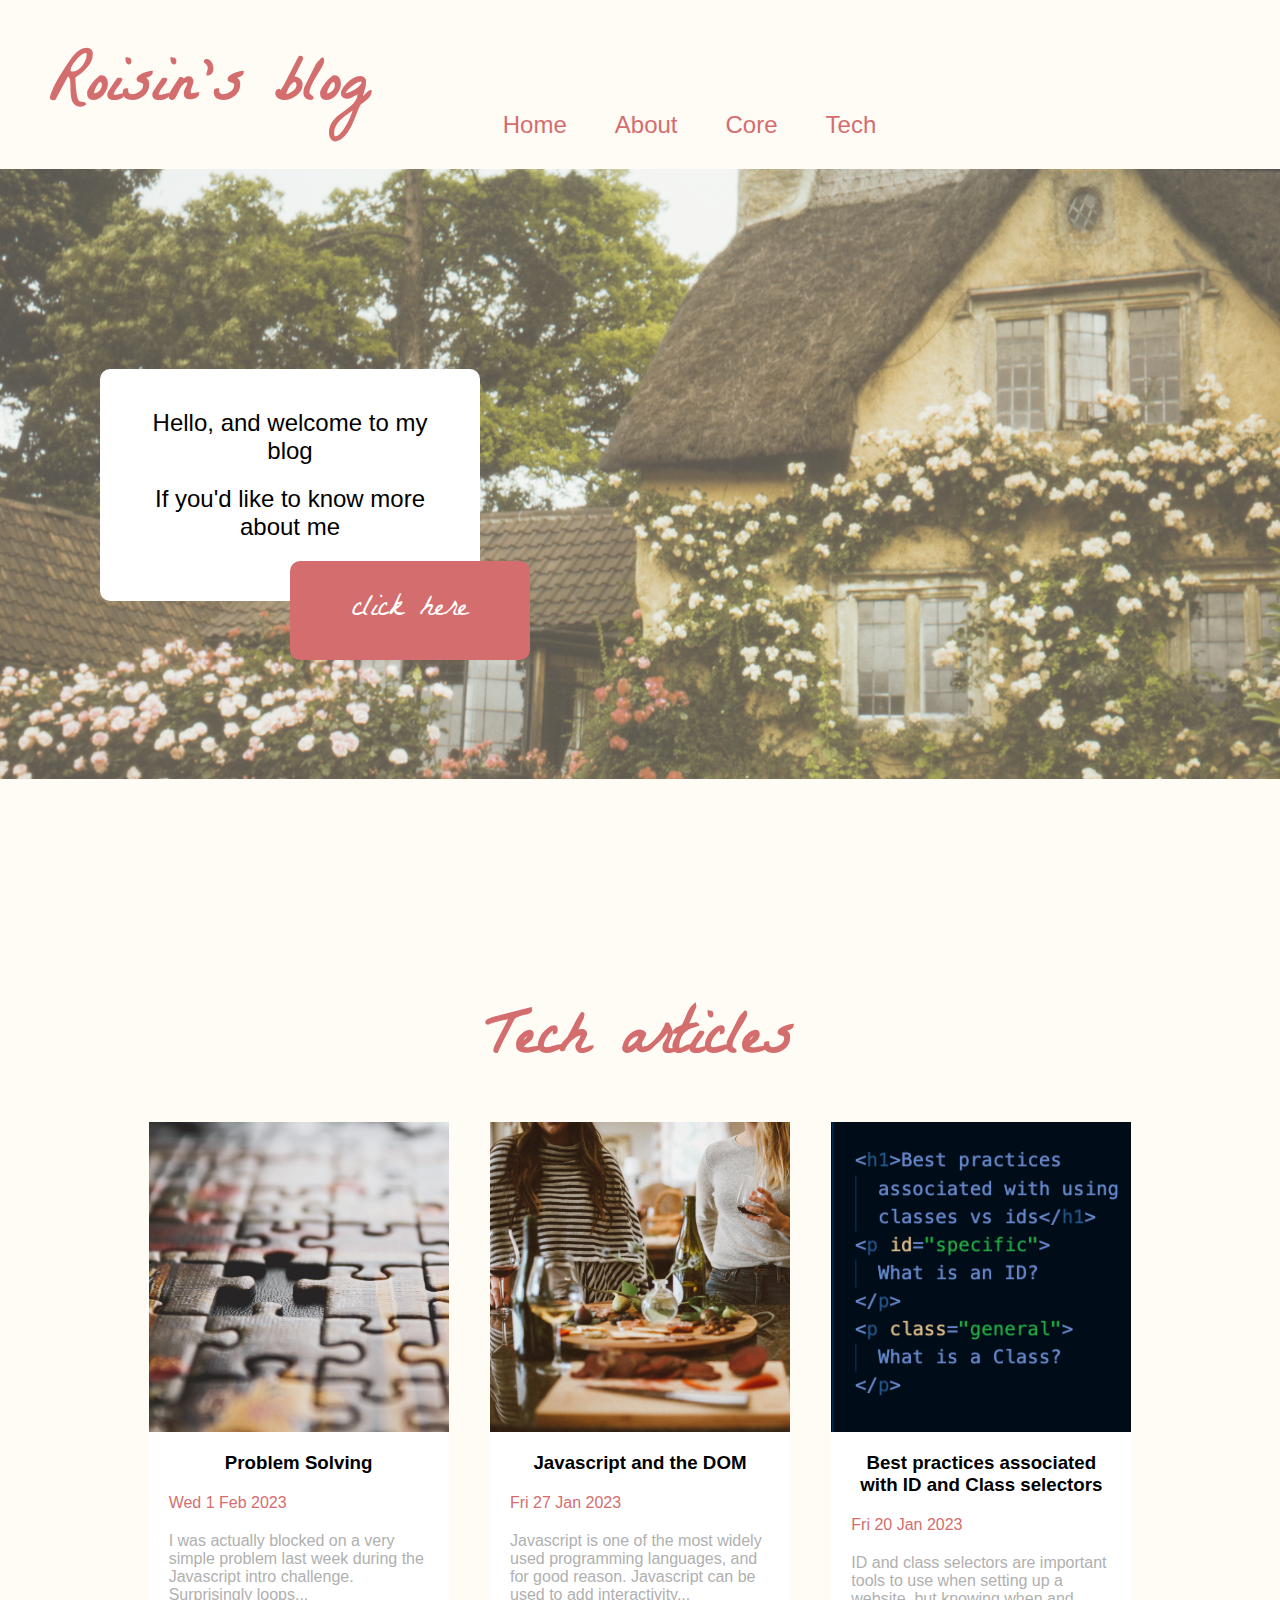
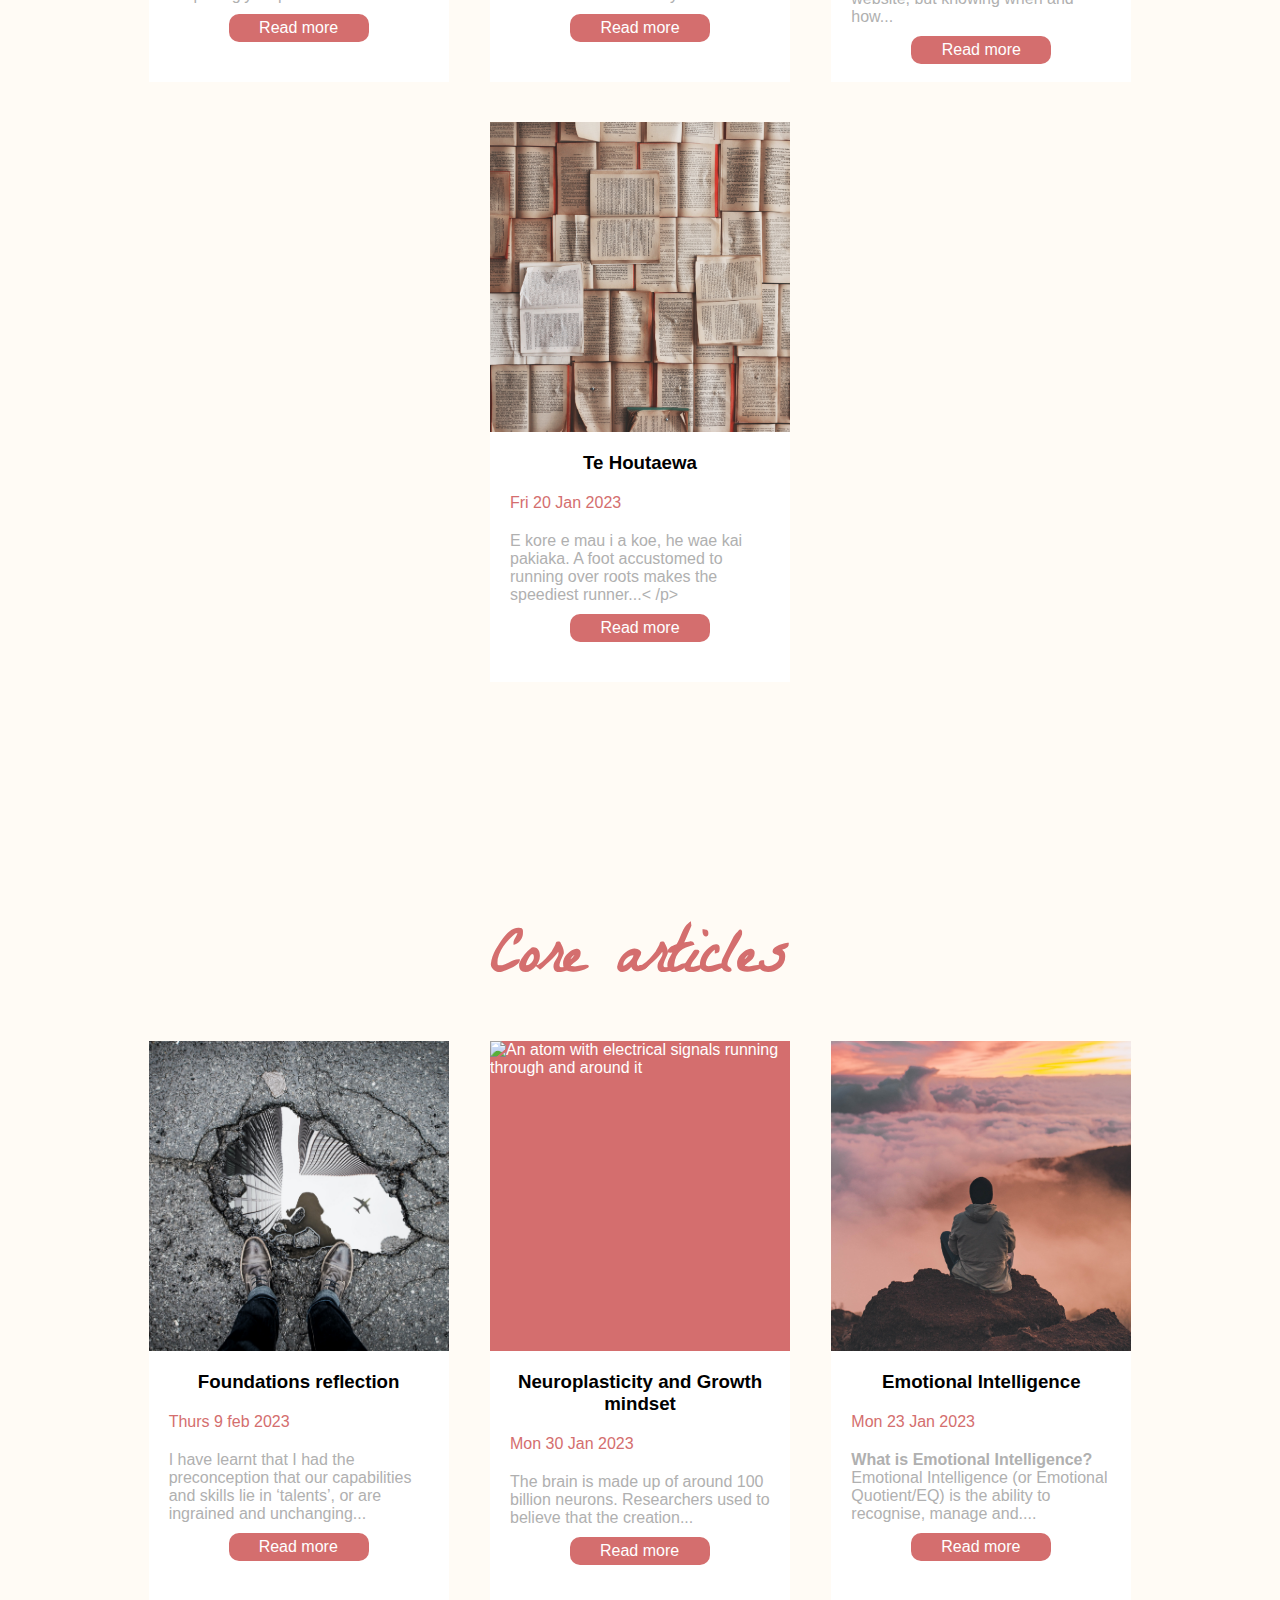
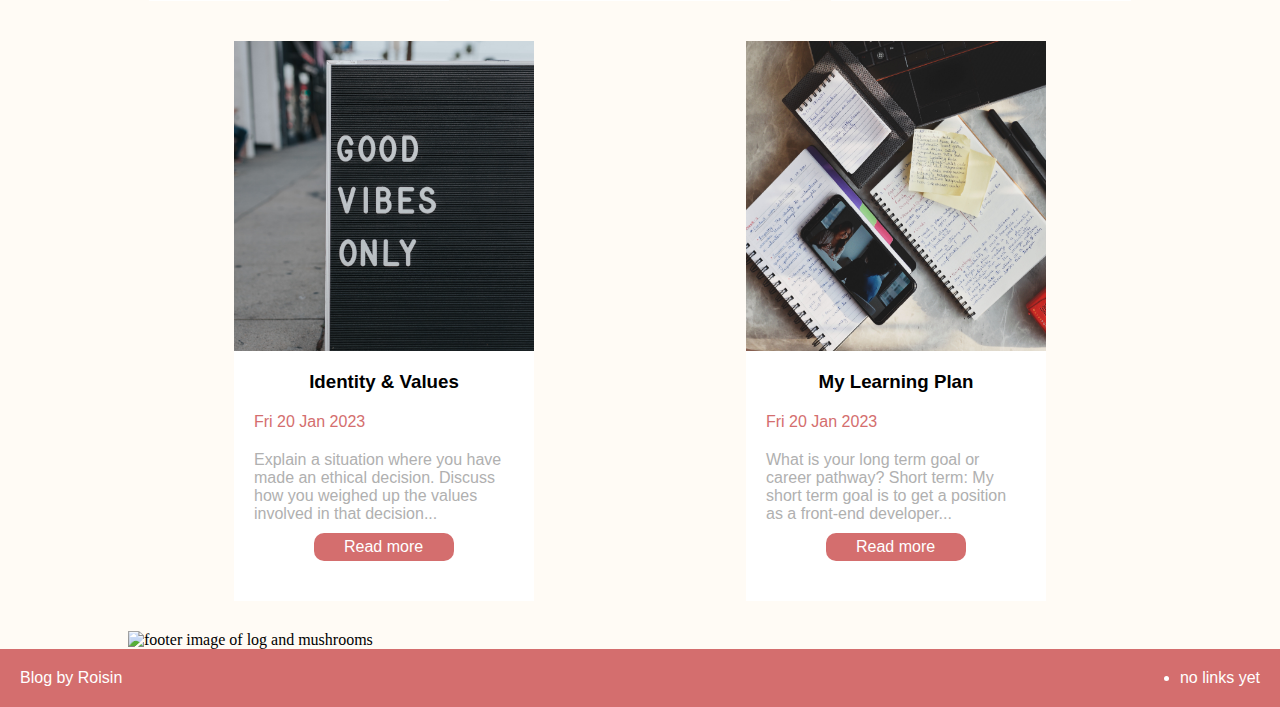
==== commit c2848ab8: "add link to foundations-reflection.html on homepage" ====
--- a/index.html
+++ b/index.html
@@ -131,6 +131,26 @@
     <h2 class="article-header">Core articles</h2>
     <div id="core-articles">
 
+      <a href="blog/foundations-reflection.html" class="no-style-link">
+        <div class="article" id="core-article-5">
+          <div class="image-reserve">
+            <img src="img/marc-olivier-jodoin--TQUERQGUZ8-unsplash.jpg" alt="A person looking down in a puddle on the sidewalk at their reflection">
+          </div>
+          <div class="description">
+            <h3>Foundations reflection</h3>
+              <p class="date-time">
+                Thurs 9 feb 2023
+              </p>
+              <p class="gray">
+                I have learnt that I had the preconception that our capabilities and skills lie in ‘talents’, or are ingrained and unchanging...
+              </p>
+              <p class="read-more">
+                Read more
+              </p>
+            </div>
+        </div>
+      </a>
+
       <a href="blog/neuroplasticity.html" class="no-style-link">
         <div class="article" id="core-article-4">
           <div class="image-reserve">
--- a/styles/main.css
+++ b/styles/main.css
@@ -451,6 +451,7 @@
   padding-right:20px;
 }
 
+
 .article-list li {
   margin-bottom:10px;
 }
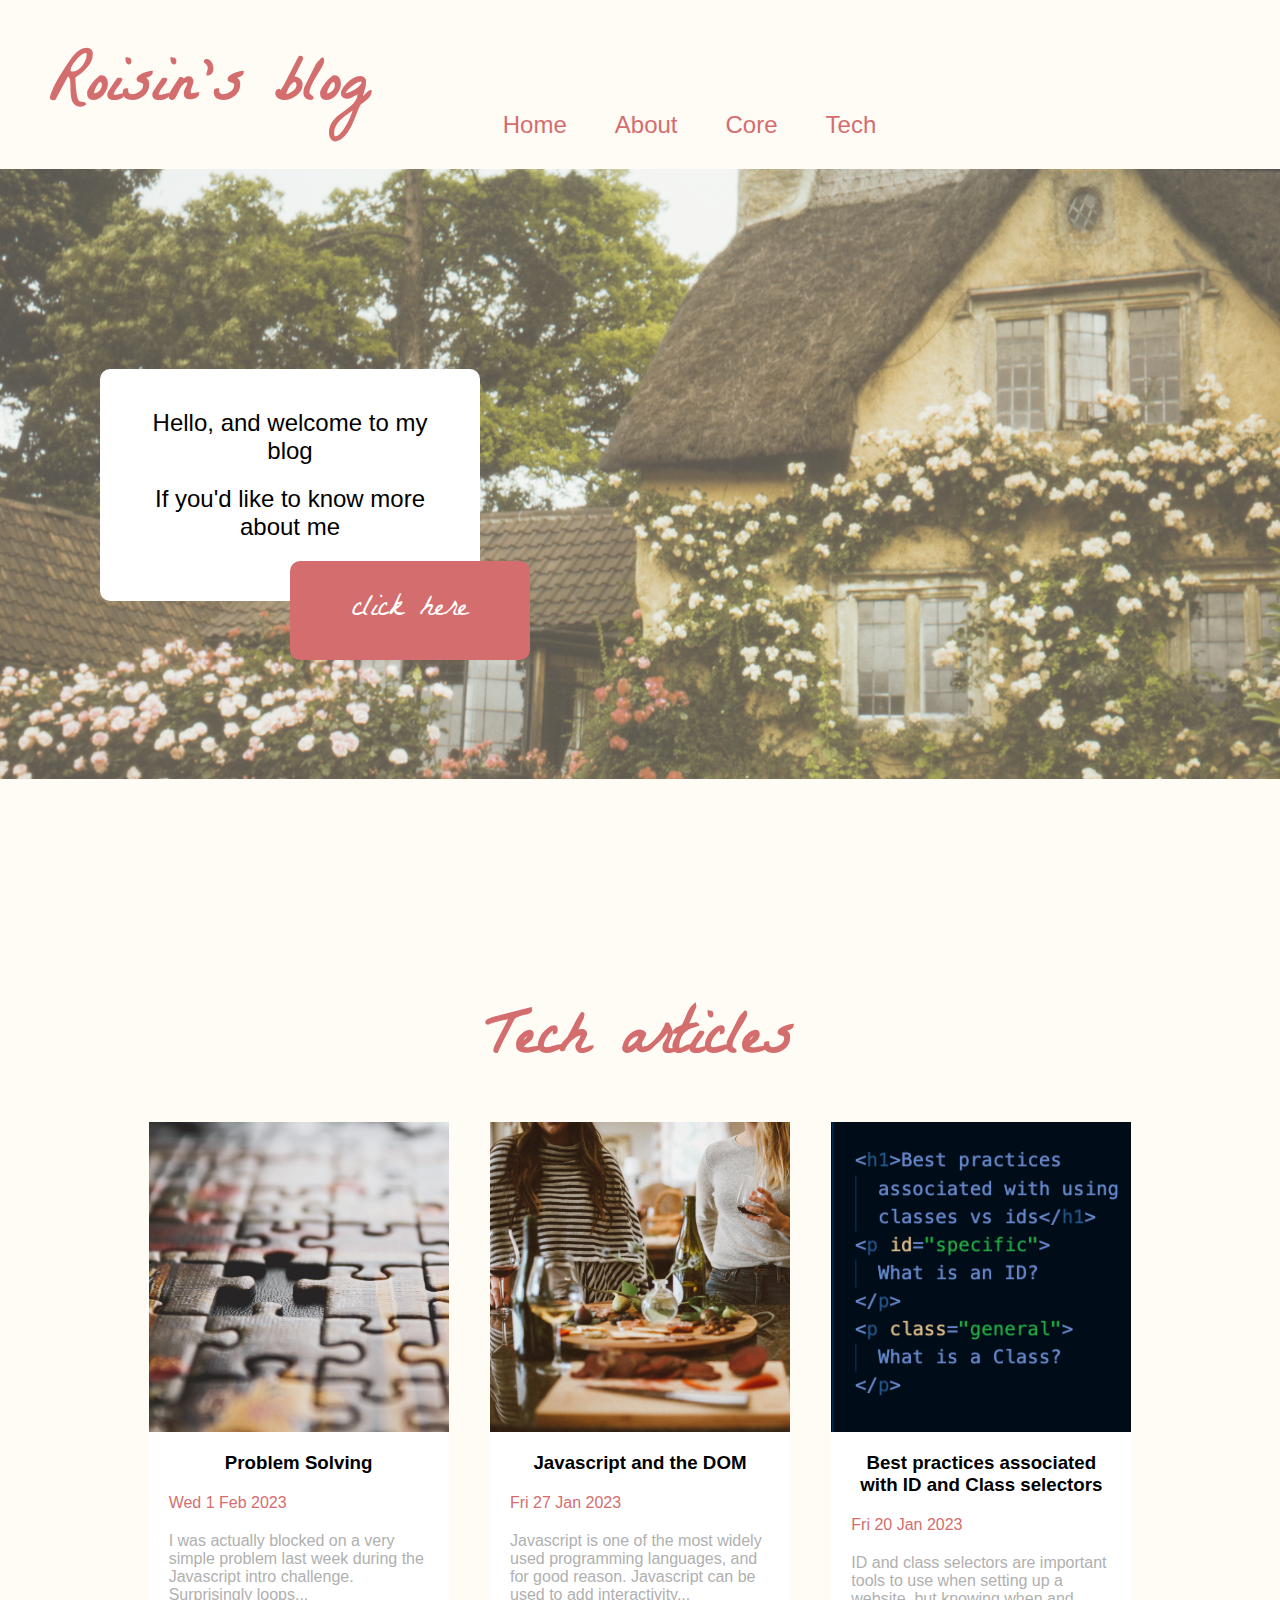
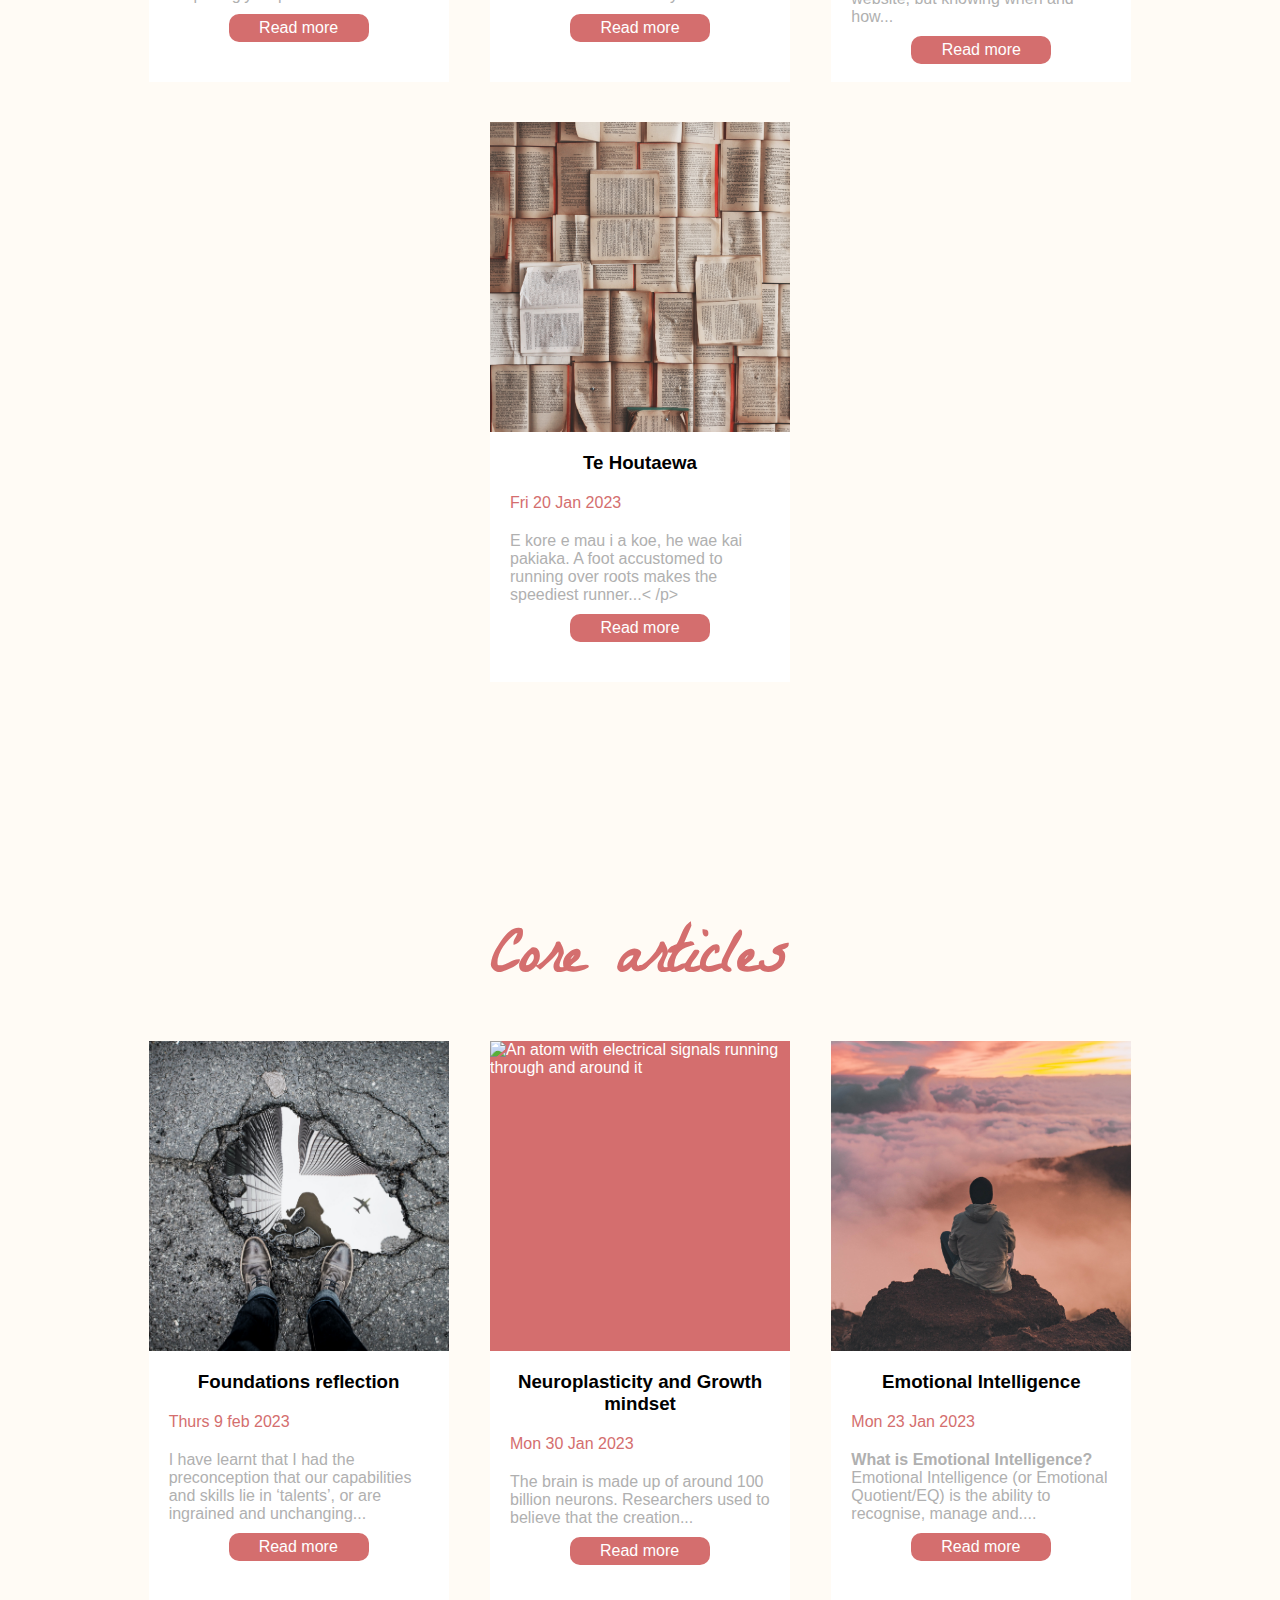
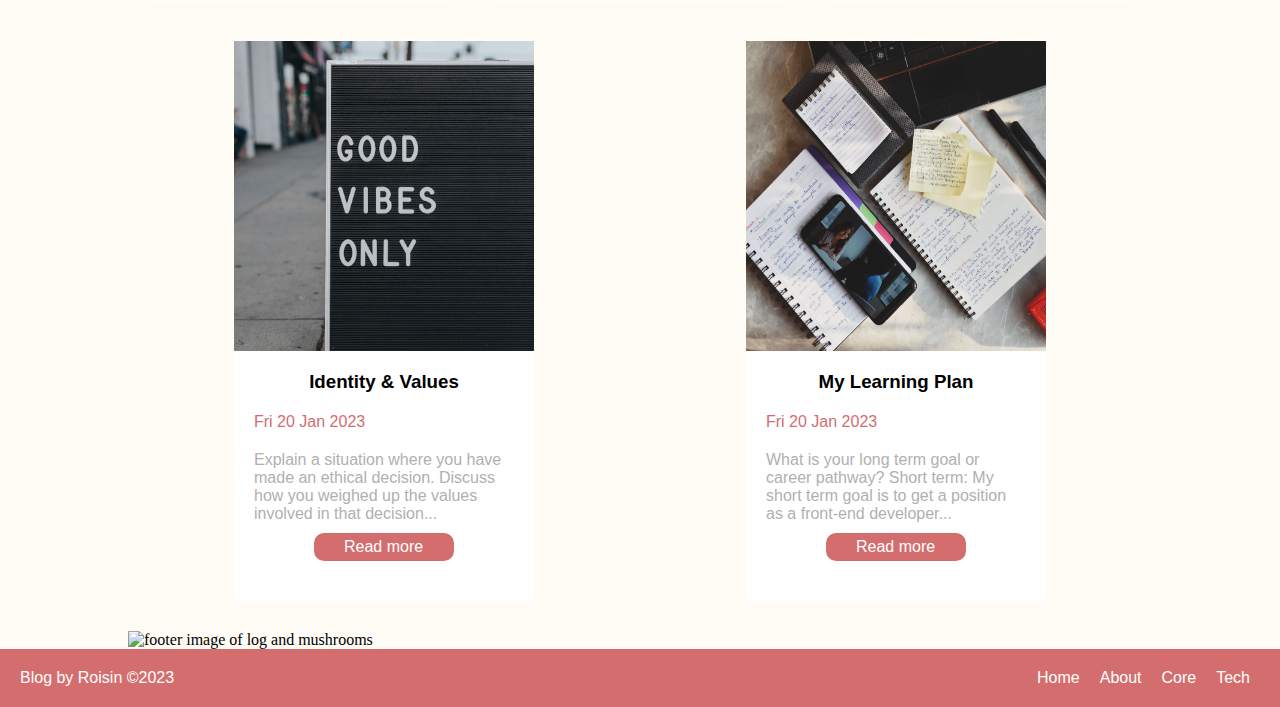
==== commit 818b6955: "fix links" ====
--- a/index.html
+++ b/index.html
@@ -244,10 +244,13 @@
     </div>
     <div id="footer-bar">
       <p>
-        Blog by Roisin
+        Blog by Roisin ©2023
       </p>
-      <ul>
-        <li>no links yet</li>
+      <ul class="footer-links">
+        <li><a href="../index.html">Home</a></li>
+        <li><a href="./about-me.html">About</a></li>
+        <li><a href="../index.html#core-article-section">Core</a></li>
+        <li><a href="../index.html#tech-article-section">Tech</a></li>
       </ul>
     </div>
   </footer>
--- a/styles/main.css
+++ b/styles/main.css
@@ -224,6 +224,28 @@
   font-size:1rem;
 }
 
+#footer-bar p {
+  text-align:left;
+  width:100%;
+  margin-left:0px;
+}
+
+.footer-links {
+  display:flex;
+  justify-content:space-between;
+  align-items:center;
+}
+
+.footer-links a {
+  color:white;
+  text-decoration:none;
+  padding:10px;
+}
+
+.footer-links li {
+  list-style: none;
+}
+
 
 /* The following code is for the Class and ID article */
 .article-body {
